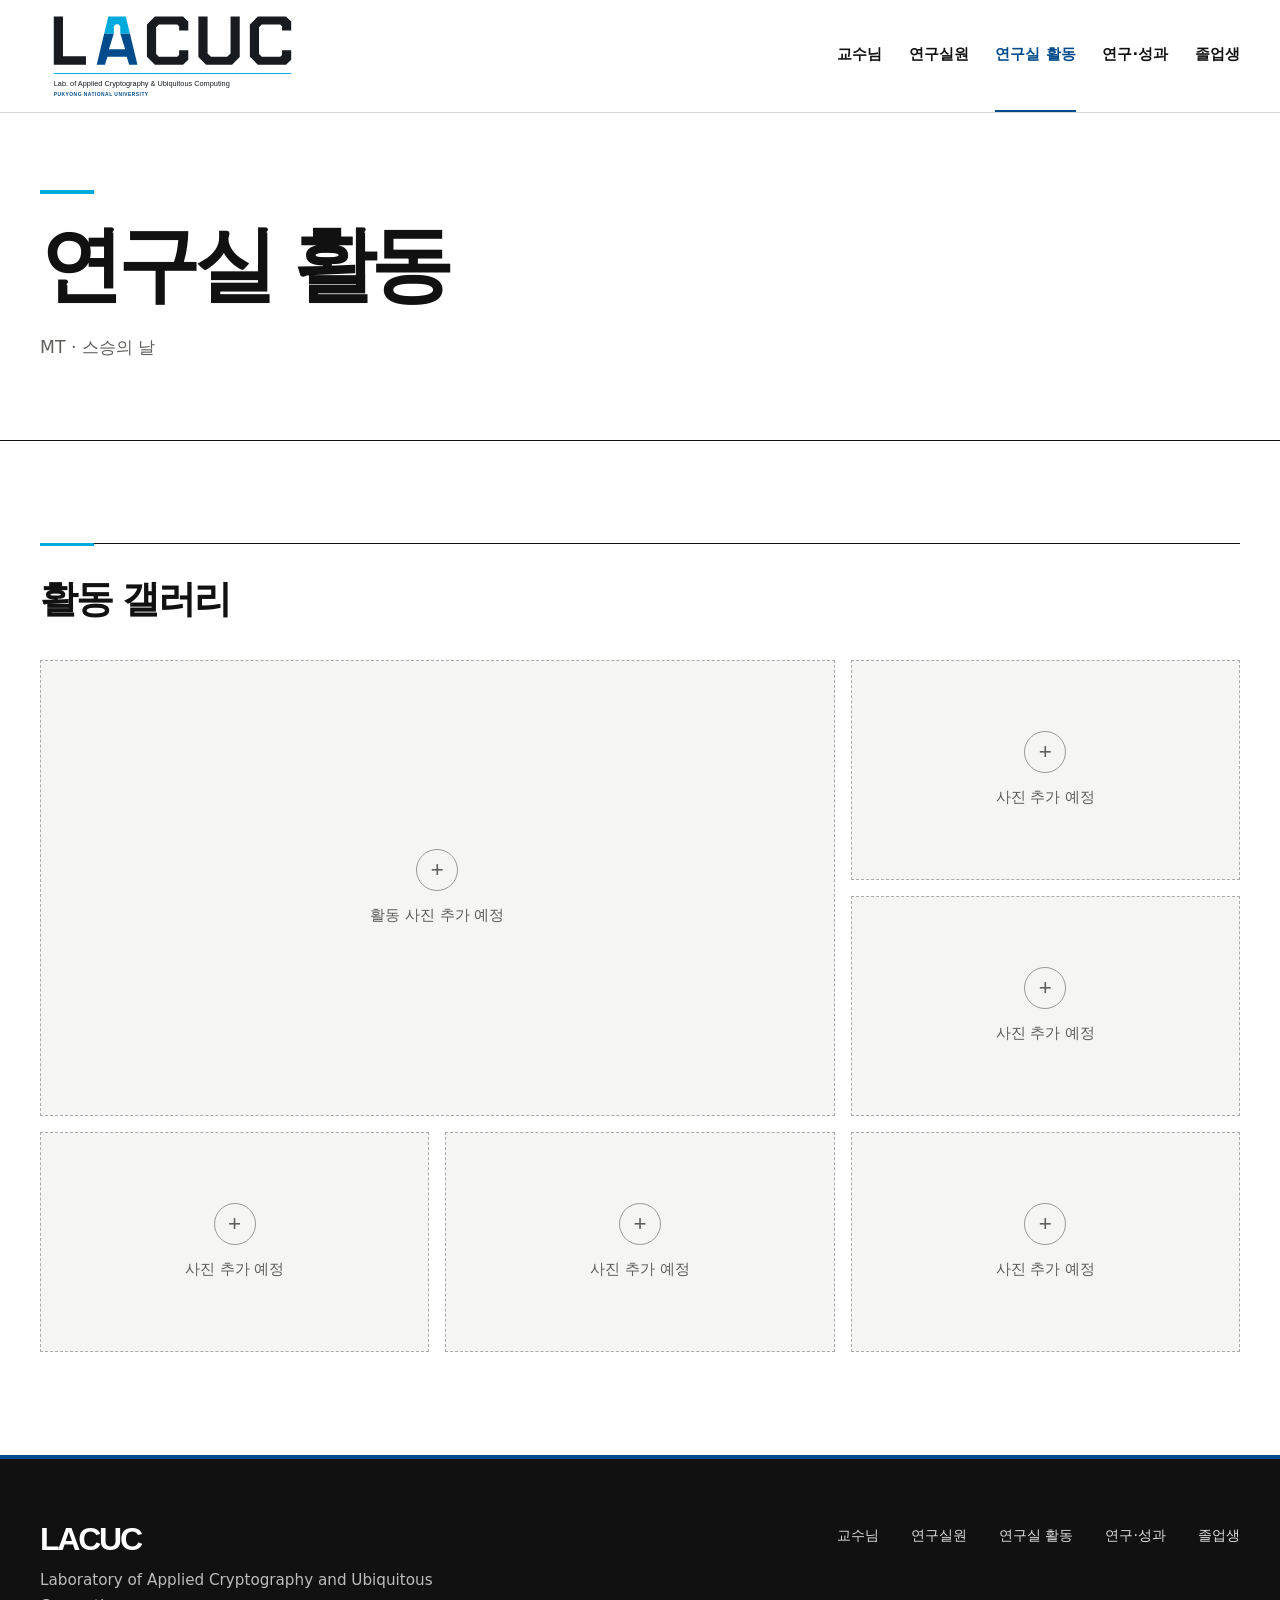
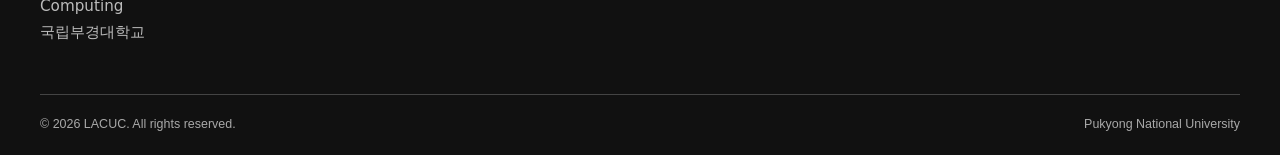
==== site/activities.html @ 3072af24 "feat(fe): LACUC 홈페이지 개편 및 GitHub Pages 자동 배포" ====
<!doctype html>
<html lang="ko">
<head>
  <meta charset="utf-8">
  <meta name="viewport" content="width=device-width, initial-scale=1">
  <meta name="description" content="LACUC의 MT와 스승의 날 등 연구실 활동 사진을 소개할 공간입니다.">
  <title>연구실 활동 | LACUC</title>
  <link rel="icon" href="assets/brand/09-app-icon.svg" type="image/svg+xml">
  <link rel="stylesheet" href="assets/style.css">
  <script defer src="assets/main.js"></script>
</head>
<body>
  <a class="skip-link" href="#main">본문으로 이동</a>
  <header class="site-header"><div class="container header-inner">
    <a class="brand" href="index.html" aria-label="LACUC 홈으로 이동"><img src="assets/brand/05-signature.svg" alt="" width="265" height="103"></a>
    <button class="menu-toggle" type="button" aria-label="메뉴 열기" aria-controls="site-nav" aria-expanded="false"><span aria-hidden="true"></span></button>
    <nav class="site-nav" id="site-nav" aria-label="주 메뉴"><a href="professor.html">교수님</a><a href="members.html">연구실원</a><a href="activities.html" aria-current="page">연구실 활동</a><a href="research.html">연구·성과</a><a href="alumni.html">졸업생</a></nav>
  </div></header>
  <main id="main">
    <section class="page-hero"><div class="container"><h1>연구실 활동</h1><p>MT · 스승의 날</p></div></section>
    <section class="section"><div class="container">
      <div class="subsection-head section-divider"><h2>활동 갤러리</h2></div>
      <div class="gallery-grid" aria-label="연구실 활동 사진 자리표시자">
        <div class="gallery-slot"><span aria-hidden="true">+</span><p>활동 사진 추가 예정</p></div>
        <div class="gallery-slot"><span aria-hidden="true">+</span><p>사진 추가 예정</p></div>
        <div class="gallery-slot"><span aria-hidden="true">+</span><p>사진 추가 예정</p></div>
        <div class="gallery-slot"><span aria-hidden="true">+</span><p>사진 추가 예정</p></div>
        <div class="gallery-slot"><span aria-hidden="true">+</span><p>사진 추가 예정</p></div>
        <div class="gallery-slot"><span aria-hidden="true">+</span><p>사진 추가 예정</p></div>
      </div>
    </div></section>
  </main>
  <footer class="site-footer"><div class="container footer-inner"><div><div class="footer-brand">LACUC</div><p class="footer-title">Laboratory of Applied Cryptography and Ubiquitous Computing<br>국립부경대학교</p></div><nav class="footer-links" aria-label="하단 메뉴"><a href="professor.html">교수님</a><a href="members.html">연구실원</a><a href="activities.html">연구실 활동</a><a href="research.html">연구·성과</a><a href="alumni.html">졸업생</a></nav></div><div class="container footer-bottom"><span>© <span data-year>2026</span> LACUC. All rights reserved.</span><span>Pukyong National University</span></div></footer>
</body>
</html>
---- site/assets/style.css ----
:root {
  color-scheme: light;
  --ink: #111;
  --paper: #fff;
  --soft: #f5f5f3;
  --line: #d6d6d2;
  --muted: #5e5e5b;
  --pknu-navy: #004b8b;
  --pknu-cyan: #00aadd;
  --max: 1200px;
}

* { box-sizing: border-box; }

html { scroll-behavior: smooth; }

body {
  margin: 0;
  background: var(--paper);
  color: var(--ink);
  font-family: "Noto Sans KR", "Apple SD Gothic Neo", "Malgun Gothic", system-ui, sans-serif;
  font-size: 16px;
  line-height: 1.7;
  word-break: keep-all;
}

a { color: inherit; text-decoration: none; }
button { font: inherit; }
img { display: block; max-width: 100%; }
::selection { background: var(--pknu-navy); color: var(--paper); }
:focus-visible { outline: 2px solid currentColor; outline-offset: 4px; }

.skip-link {
  position: fixed;
  z-index: 100;
  left: 1rem;
  top: -5rem;
  padding: .65rem 1rem;
  background: var(--paper);
  color: var(--ink);
  border: 1px solid var(--ink);
}
.skip-link:focus { top: 1rem; }

.container { width: min(calc(100% - 3rem), var(--max)); margin-inline: auto; }
.site-header { position: relative; z-index: 20; background: var(--paper); border-bottom: 1px solid var(--line); }
.header-inner { min-height: 112px; display: flex; align-items: center; justify-content: space-between; gap: 2rem; }
.brand { display: inline-flex; align-items: center; line-height: 1; flex: none; }
.brand img { width: 265px; height: auto; }
.site-nav { display: flex; align-items: center; gap: clamp(1rem, 2.1vw, 2.5rem); }
.site-nav a { display: inline-flex; align-items: center; min-height: 112px; border-bottom: 2px solid transparent; font-size: .93rem; font-weight: 600; white-space: nowrap; }
.site-nav a:hover, .site-nav a[aria-current="page"] { border-bottom-color: var(--pknu-navy); color: var(--pknu-navy); }
.menu-toggle { display: none; width: 44px; height: 44px; align-items: center; justify-content: center; border: 1px solid var(--line); background: var(--paper); color: var(--ink); cursor: pointer; }
.menu-toggle span, .menu-toggle span::before, .menu-toggle span::after { display: block; width: 18px; height: 1.5px; background: currentColor; content: ""; position: relative; }
.menu-toggle span::before { position: absolute; top: -6px; }
.menu-toggle span::after { position: absolute; top: 6px; }

.eyebrow { margin: 0 0 1.3rem; font-family: Arial, sans-serif; font-size: .8rem; font-weight: 800; letter-spacing: .15em; text-transform: uppercase; }
.eyebrow.light { color: var(--pknu-cyan); }
.hero { position: relative; overflow: hidden; background: var(--ink); color: var(--paper); }
.hero-inner { padding-block: clamp(6rem, 11vw, 10rem); }
.hero h1 { margin: 0; max-width: 1100px; font-size: clamp(2.7rem, 5.5vw, 5.5rem); line-height: 1.18; font-weight: 750; letter-spacing: -.07em; }
.hero h1 span { display: block; }
.hero-accent { color: var(--pknu-cyan); }
.hero-actions { display: flex; gap: .75rem; flex-wrap: wrap; margin-top: 2.5rem; }
.button { display: inline-flex; align-items: center; justify-content: center; min-height: 50px; padding: .7rem 1.3rem; border: 1px solid var(--ink); font-size: .92rem; font-weight: 700; transition: background .2s, color .2s; }
.button:hover { background: #444; color: #fff; }
.button.inverse { border-color: #fff; background: #fff; color: var(--ink); }
.button.inverse:hover { border-color: var(--pknu-cyan); background: var(--pknu-cyan); color: var(--ink); }
.button.outline-light { border-color: #999; color: #fff; }
.button.outline-light:hover { border-color: #fff; background: #fff; color: var(--ink); }

.section { padding-block: clamp(4.5rem, 8vw, 8rem); }
.section.soft { background: var(--soft); }
.section-head { display: flex; align-items: end; justify-content: space-between; gap: 2rem; margin-bottom: 2.5rem; }
.section-head h2, .section-title { margin: 0; font-size: clamp(2rem, 3.8vw, 3.6rem); line-height: 1.25; letter-spacing: -.065em; font-weight: 750; }
.section-head h2::before, .section-title::before { display: block; width: 48px; height: 3px; margin-bottom: 1.2rem; background: var(--pknu-cyan); content: ""; }
.text-link { display: inline-flex; align-items: center; padding-bottom: .2rem; border-bottom: 1px solid var(--pknu-navy); color: var(--pknu-navy); font-size: .94rem; font-weight: 700; white-space: nowrap; }
.text-link:hover { opacity: .6; }
.intro-grid { display: grid; grid-template-columns: minmax(260px, .8fr) 1.2fr; gap: clamp(2rem, 6vw, 7rem); align-items: start; }
.intro-copy { max-width: 700px; font-size: clamp(1.1rem, 1.8vw, 1.35rem); line-height: 1.85; letter-spacing: -.025em; }
.rule-list { border-top: 1px solid var(--ink); }
.rule-list .row { display: grid; grid-template-columns: 90px 1fr; gap: 1rem; border-bottom: 1px solid var(--line); padding-block: 1.15rem; }
.rule-list strong { color: var(--pknu-navy); font-size: .92rem; }
.rule-list span { color: var(--muted); }

.research-grid { display: grid; grid-template-columns: repeat(4, minmax(0, 1fr)); border-top: 1px solid var(--pknu-navy); border-left: 1px solid var(--line); }
.research-card { min-height: 190px; display: flex; align-items: end; justify-content: space-between; gap: 1rem; padding: 2rem; border-right: 1px solid var(--line); border-bottom: 1px solid var(--line); transition: background .2s, color .2s; }
.research-card:hover { background: #f1f4f6; color: var(--pknu-navy); }
.research-card h3 { margin: 0; font-size: 1.45rem; line-height: 1.35; letter-spacing: -.045em; }
.research-card .card-corner { align-self: flex-start; color: var(--pknu-navy); font-size: 1.25rem; line-height: 1; }

.page-hero { border-bottom: 1px solid var(--ink); }
.page-hero .container { padding-block: clamp(3.5rem, 6vw, 5.5rem); }
.page-hero h1 { margin: 0; font-size: clamp(3.1rem, 6.5vw, 6rem); line-height: 1.14; letter-spacing: -.075em; }
.page-hero h1::before { display: block; width: 54px; height: 4px; margin-bottom: 1.5rem; background: var(--pknu-cyan); content: ""; }
.page-hero p:not(.eyebrow) { max-width: 670px; margin: 1.3rem 0 0; color: var(--muted); font-size: 1.08rem; }
.section-divider { position: relative; border-top: 1px solid var(--ink); padding-top: 1.4rem; }
.section-divider::before { position: absolute; top: -1px; left: 0; width: 54px; height: 3px; background: var(--pknu-cyan); content: ""; }
.subsection-head { display: flex; justify-content: space-between; align-items: baseline; gap: 1.5rem; margin-bottom: 1.8rem; }
.subsection-head h2 { margin: 0; font-size: clamp(1.7rem, 3vw, 2.5rem); letter-spacing: -.06em; }

.professor-layout { display: grid; grid-template-columns: minmax(280px, 410px) 1fr; gap: clamp(2.5rem, 7vw, 7rem); align-items: start; }
.professor-photo { margin: 0; }
.professor-photo img { width: 100%; aspect-ratio: 4 / 5; object-fit: cover; object-position: center top; background: var(--soft); }
.professor-info h2 { margin: .4rem 0 0; color: var(--pknu-navy); font-size: clamp(3rem, 5vw, 5rem); line-height: 1.15; letter-spacing: -.08em; }
.professor-info .romanized { margin: .3rem 0 1.8rem; color: var(--muted); font-family: Arial, sans-serif; font-size: 1.2rem; }
.detail-list { margin: 0; border-top: 1px solid var(--ink); }
.detail-list div { display: grid; grid-template-columns: 130px 1fr; gap: 1rem; padding-block: 1rem; border-bottom: 1px solid var(--line); }
.detail-list dt { font-weight: 700; }
.detail-list dd { margin: 0; color: var(--muted); }
.detail-list a { color: var(--pknu-navy); text-decoration: underline; text-underline-offset: .2em; }
.timeline { border-top: 1px solid var(--ink); }
.timeline-item { display: grid; grid-template-columns: 220px 1fr; gap: 2rem; padding-block: 1.3rem; border-bottom: 1px solid var(--line); }
.timeline-item .date { color: var(--pknu-navy); font-family: Arial, sans-serif; font-weight: 700; letter-spacing: .02em; }
.timeline-item p { margin: 0; }
.timeline-item strong { display: block; }
.timeline-item span { color: var(--muted); }

.placeholder { min-height: 330px; display: grid; place-items: center; padding: 2.5rem; border: 1px solid var(--line); background: var(--soft); text-align: center; }
.placeholder-inner { max-width: 370px; }
.placeholder-symbol { width: 49px; height: 49px; display: grid; place-items: center; margin: 0 auto 1.3rem; border: 1px solid #999; border-radius: 50%; color: #777; font-family: Arial, sans-serif; font-size: 1.35rem; }
.placeholder h3 { margin: 0 0 .5rem; font-size: 1.25rem; letter-spacing: -.035em; }
.placeholder p { margin: 0; color: var(--muted); font-size: .93rem; }
.placeholder.compact { min-height: 235px; }
.member-grid { display: grid; grid-template-columns: repeat(2, minmax(0, 1fr)); gap: 1.2rem; }
.member-card { display: grid; grid-template-columns: 42% 1fr; border: 1px solid var(--line); background: var(--paper); }
.member-card .photo-placeholder { min-height: 280px; display: grid; place-items: center; background: var(--soft); border-right: 1px dashed var(--line); color: #777; text-align: center; font-size: .9rem; }
.member-card > img { width: 100%; height: 100%; min-height: 280px; object-fit: cover; }
.member-card .card-body { padding: 1.4rem; }
.member-card h3 { margin: 0 0 .4rem; font-size: 1.1rem; }
.member-card p { margin: 0; color: var(--muted); font-size: .9rem; }
.member-card dl { margin: 1.2rem 0 0; border-top: 1px solid var(--line); }
.member-card dl div { display: flex; gap: 1rem; justify-content: space-between; padding-top: .55rem; font-size: .9rem; }
.member-card dt { font-weight: 700; }
.member-card dd { margin: 0; color: var(--muted); }
.gallery-grid { display: grid; grid-template-columns: repeat(3, minmax(0, 1fr)); grid-auto-rows: 220px; gap: 1rem; }
.gallery-slot { display: flex; flex-direction: column; align-items: center; justify-content: center; padding: 1rem; border: 1px dashed #aaa; background: var(--soft); color: var(--muted); text-align: center; }
.gallery-slot:first-child { grid-column: span 2; grid-row: span 2; }
.gallery-slot span { display: grid; place-items: center; width: 42px; height: 42px; border: 1px solid #999; border-radius: 50%; font-family: Arial, sans-serif; font-size: 1.4rem; }
.gallery-slot p { margin: .75rem 0 0; font-size: .93rem; }
.gallery-slot:has(> img) { padding: 0; border-style: solid; }
.gallery-slot > img { width: 100%; height: 100%; object-fit: cover; }

.field-list { border-top: 1px solid var(--pknu-navy); }
.field-row { display: flex; align-items: center; gap: 1.5rem; padding-block: 1.7rem; border-bottom: 1px solid var(--line); }
.field-row::before { width: 8px; height: 8px; flex: none; background: var(--pknu-cyan); content: ""; }
.field-row h3 { margin: 0; font-size: clamp(1.25rem, 2vw, 1.65rem); letter-spacing: -.045em; }
.paper-list { border-top: 1px solid var(--ink); }
.paper-item { display: grid; grid-template-columns: 72px 1fr; gap: 1.5rem; padding-block: 1.4rem; border-bottom: 1px solid var(--line); }
.paper-year { color: var(--pknu-navy); font-family: Arial, sans-serif; font-weight: 800; }
.paper-item h3 { margin: 0 0 .35rem; font-size: 1.08rem; font-weight: 700; line-height: 1.5; word-break: normal; overflow-wrap: anywhere; }
.paper-item p { margin: 0; color: var(--muted); font-size: .9rem; }
.alumni-grid { display: grid; grid-template-columns: repeat(3, minmax(0, 1fr)); margin: 0; padding: 0; border-top: 1px solid var(--pknu-navy); border-left: 1px solid var(--line); list-style: none; }
.alumni-grid li { min-height: 125px; display: flex; align-items: center; padding: 1.8rem; border-right: 1px solid var(--line); border-bottom: 1px solid var(--line); font-size: clamp(1.25rem, 2vw, 1.7rem); font-weight: 700; letter-spacing: -.045em; }

.site-footer { border-top: 4px solid var(--pknu-navy); background: var(--ink); color: var(--paper); }
.footer-inner { display: grid; grid-template-columns: 1.3fr 1fr; gap: 3rem; padding-block: 4rem 3rem; }
.footer-brand { font-family: Arial, sans-serif; font-size: 2rem; font-weight: 800; letter-spacing: -.07em; line-height: 1; }
.footer-title { max-width: 400px; margin: .85rem 0 0; color: #bcbcbc; font-size: .95rem; }
.footer-links { display: flex; flex-wrap: wrap; justify-content: flex-end; align-items: start; gap: 1rem 2rem; }
.footer-links a { color: #dedede; font-size: .9rem; }
.footer-links a:hover { text-decoration: underline; }
.footer-bottom { display: flex; justify-content: space-between; gap: 1rem; padding-block: 1.2rem; border-top: 1px solid #444; color: #a9a9a9; font-family: Arial, sans-serif; font-size: .78rem; }

@media (max-width: 960px) {
  .header-inner { min-height: 84px; }
  .brand img { width: 205px; }
  .menu-toggle { display: inline-flex; }
  .site-nav { display: none; position: absolute; top: 84px; left: 0; right: 0; padding: .5rem 1.5rem 1.4rem; background: var(--paper); border-bottom: 1px solid var(--ink); box-shadow: 0 18px 25px rgba(0,0,0,.06); }
  .site-nav.open { display: grid; gap: 0; }
  .site-nav a { min-height: 52px; border-bottom: 1px solid var(--line); }
  .site-nav a[aria-current="page"] { border-bottom-color: var(--ink); }
  .intro-grid, .professor-layout { grid-template-columns: 1fr; }
  .professor-photo { max-width: 410px; }
  .research-grid { grid-template-columns: repeat(2, minmax(0, 1fr)); }
  .gallery-grid { grid-template-columns: repeat(2, 1fr); }
  .alumni-grid { grid-template-columns: repeat(2, 1fr); }
}

@media (max-width: 800px) {
  .member-grid { grid-template-columns: 1fr; }
}

@media (max-width: 640px) {
  .container { width: min(calc(100% - 2rem), var(--max)); }
  .brand img { width: 180px; }
  .hero-inner { padding-block: 6rem 5rem; }
  .hero h1 { font-size: clamp(2.35rem, 9vw, 3.5rem); }
  .section-head, .subsection-head { display: block; }
  .section-head .text-link { margin-top: 1.3rem; }
  .research-grid, .member-grid, .gallery-grid, .alumni-grid { grid-template-columns: 1fr; }
  .research-card { min-height: 145px; padding: 1.5rem; }
  .member-card { grid-template-columns: 38% 1fr; }
  .member-card .photo-placeholder { min-height: 230px; }
  .member-card > img { min-height: 230px; }
  .gallery-grid { grid-auto-rows: 210px; }
  .gallery-slot:first-child { grid-column: auto; grid-row: auto; }
  .timeline-item { grid-template-columns: 1fr; gap: .3rem; }
  .footer-inner, .footer-bottom { display: block; }
  .footer-links { justify-content: flex-start; margin-top: 2rem; }
  .footer-bottom > span { display: block; margin-bottom: .4rem; }
}

@media (prefers-reduced-motion: reduce) {
  html { scroll-behavior: auto; }
  *, *::before, *::after { transition-duration: .01ms !important; animation-duration: .01ms !important; }
}
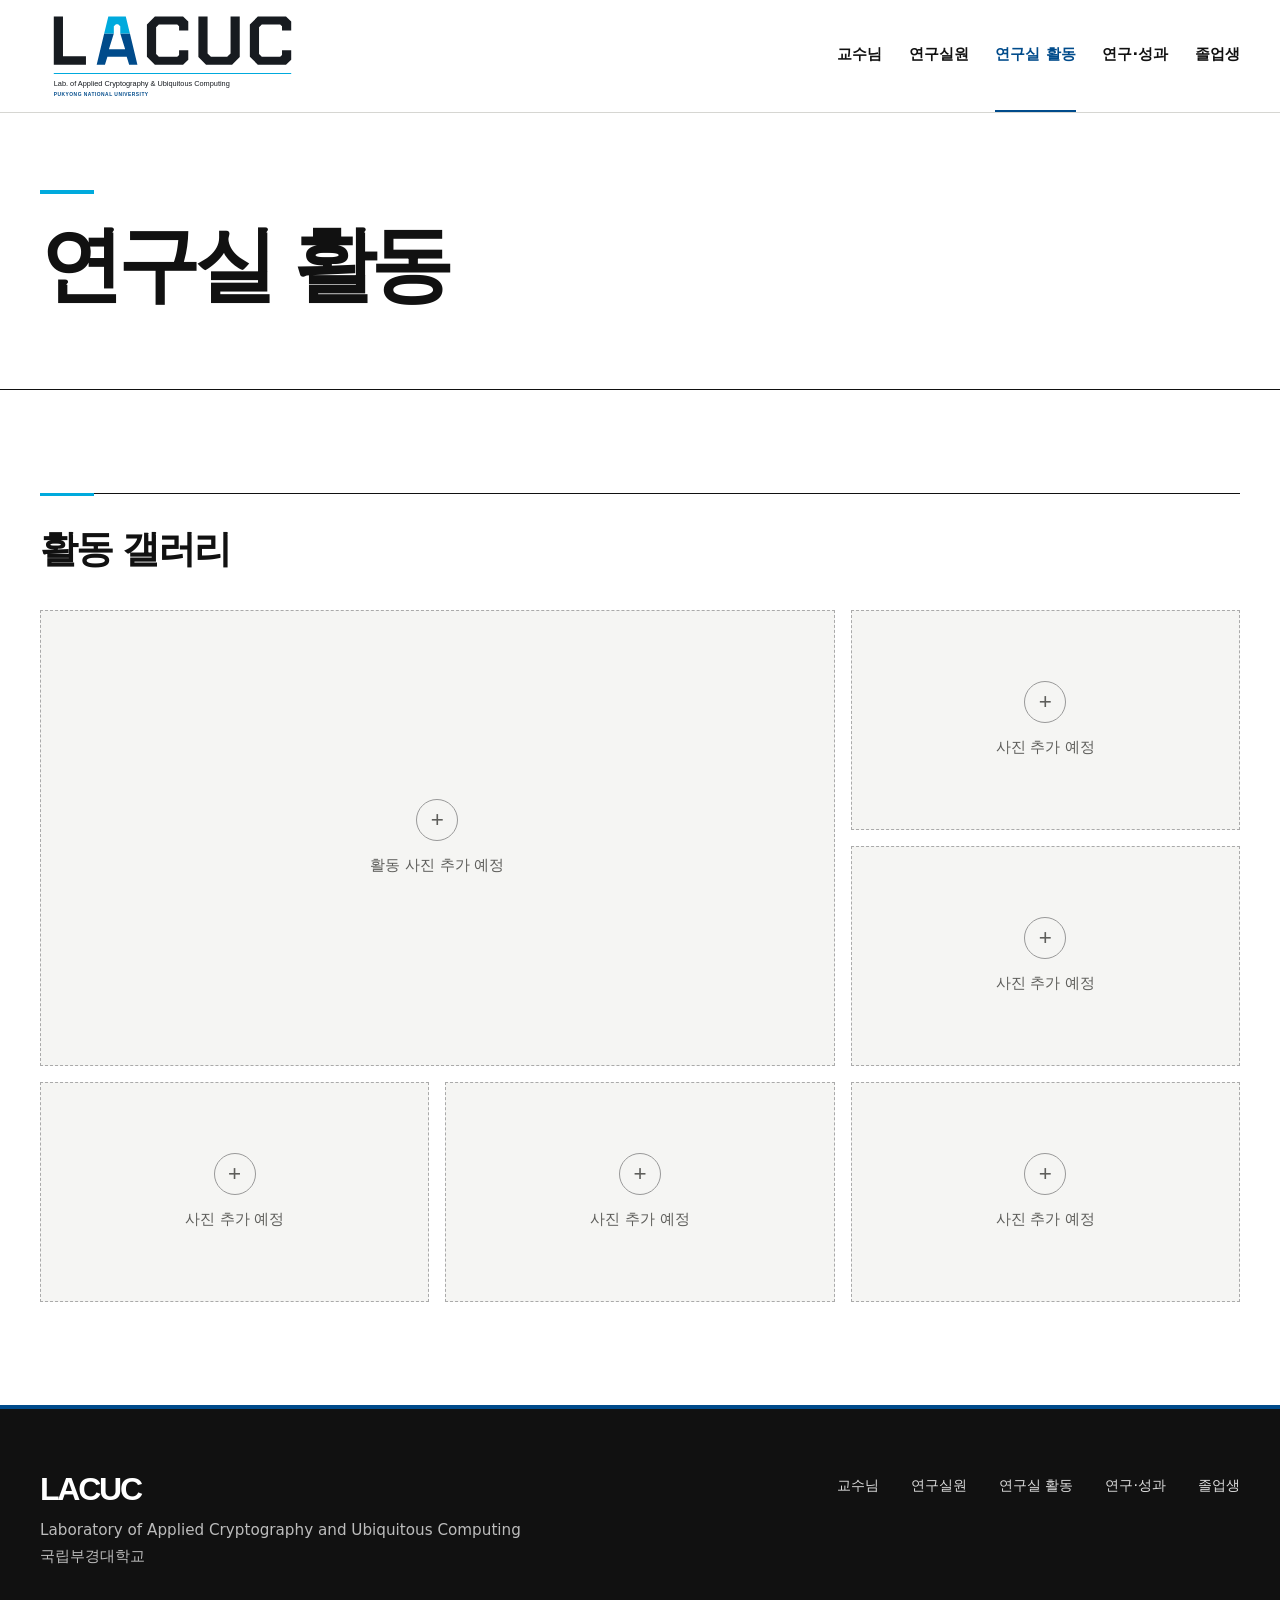
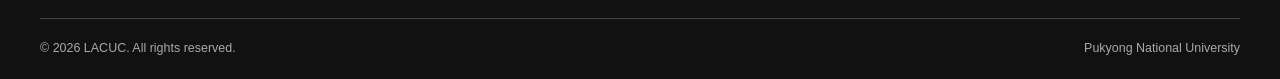
==== commit d11307de: "feat(fe): LACUC 페이지 문구와 구성원 링크 영역 수정" ====
--- a/site/activities.html
+++ b/site/activities.html
@@ -3,7 +3,7 @@
 <head>
   <meta charset="utf-8">
   <meta name="viewport" content="width=device-width, initial-scale=1">
-  <meta name="description" content="LACUC의 MT와 스승의 날 등 연구실 활동 사진을 소개할 공간입니다.">
+  <meta name="description" content="LACUC 연구실 활동 사진을 소개할 공간입니다.">
   <title>연구실 활동 | LACUC</title>
   <link rel="icon" href="assets/brand/09-app-icon.svg" type="image/svg+xml">
   <link rel="stylesheet" href="assets/style.css">
@@ -17,7 +17,7 @@
     <nav class="site-nav" id="site-nav" aria-label="주 메뉴"><a href="professor.html">교수님</a><a href="members.html">연구실원</a><a href="activities.html" aria-current="page">연구실 활동</a><a href="research.html">연구·성과</a><a href="alumni.html">졸업생</a></nav>
   </div></header>
   <main id="main">
-    <section class="page-hero"><div class="container"><h1>연구실 활동</h1><p>MT · 스승의 날</p></div></section>
+    <section class="page-hero"><div class="container"><h1>연구실 활동</h1></div></section>
     <section class="section"><div class="container">
       <div class="subsection-head section-divider"><h2>활동 갤러리</h2></div>
       <div class="gallery-grid" aria-label="연구실 활동 사진 자리표시자">
--- a/site/assets/style.css
+++ b/site/assets/style.css
@@ -133,7 +133,8 @@
 .member-card dl { margin: 1.2rem 0 0; border-top: 1px solid var(--line); }
 .member-card dl div { display: flex; gap: 1rem; justify-content: space-between; padding-top: .55rem; font-size: .9rem; }
 .member-card dt { font-weight: 700; }
-.member-card dd { margin: 0; color: var(--muted); }
+.member-card dd { min-width: 0; margin: 0; color: var(--muted); overflow-wrap: anywhere; }
+.member-card dd a { color: var(--pknu-navy); text-decoration: underline; text-underline-offset: .2em; }
 .gallery-grid { display: grid; grid-template-columns: repeat(3, minmax(0, 1fr)); grid-auto-rows: 220px; gap: 1rem; }
 .gallery-slot { display: flex; flex-direction: column; align-items: center; justify-content: center; padding: 1rem; border: 1px dashed #aaa; background: var(--soft); color: var(--muted); text-align: center; }
 .gallery-slot:first-child { grid-column: span 2; grid-row: span 2; }
@@ -153,11 +154,12 @@
 .paper-item p { margin: 0; color: var(--muted); font-size: .9rem; }
 .alumni-grid { display: grid; grid-template-columns: repeat(3, minmax(0, 1fr)); margin: 0; padding: 0; border-top: 1px solid var(--pknu-navy); border-left: 1px solid var(--line); list-style: none; }
 .alumni-grid li { min-height: 125px; display: flex; align-items: center; padding: 1.8rem; border-right: 1px solid var(--line); border-bottom: 1px solid var(--line); font-size: clamp(1.25rem, 2vw, 1.7rem); font-weight: 700; letter-spacing: -.045em; }
+.alumni-grid small { display: block; font-size: .55em; font-weight: 500; letter-spacing: 0; }
 
 .site-footer { border-top: 4px solid var(--pknu-navy); background: var(--ink); color: var(--paper); }
-.footer-inner { display: grid; grid-template-columns: 1.3fr 1fr; gap: 3rem; padding-block: 4rem 3rem; }
+.footer-inner { display: grid; grid-template-columns: minmax(0, 1.6fr) minmax(0, 1fr); gap: 2rem; padding-block: 4rem 3rem; }
 .footer-brand { font-family: Arial, sans-serif; font-size: 2rem; font-weight: 800; letter-spacing: -.07em; line-height: 1; }
-.footer-title { max-width: 400px; margin: .85rem 0 0; color: #bcbcbc; font-size: .95rem; }
+.footer-title { margin: .85rem 0 0; color: #bcbcbc; font-size: .95rem; white-space: nowrap; }
 .footer-links { display: flex; flex-wrap: wrap; justify-content: flex-end; align-items: start; gap: 1rem 2rem; }
 .footer-links a { color: #dedede; font-size: .9rem; }
 .footer-links a:hover { text-decoration: underline; }
@@ -176,6 +178,8 @@
   .research-grid { grid-template-columns: repeat(2, minmax(0, 1fr)); }
   .gallery-grid { grid-template-columns: repeat(2, 1fr); }
   .alumni-grid { grid-template-columns: repeat(2, 1fr); }
+  .footer-inner { grid-template-columns: 1fr; }
+  .footer-links { justify-content: flex-start; }
 }
 
 @media (max-width: 800px) {
@@ -198,6 +202,7 @@
   .gallery-slot:first-child { grid-column: auto; grid-row: auto; }
   .timeline-item { grid-template-columns: 1fr; gap: .3rem; }
   .footer-inner, .footer-bottom { display: block; }
+  .footer-title { white-space: normal; }
   .footer-links { justify-content: flex-start; margin-top: 2rem; }
   .footer-bottom > span { display: block; margin-bottom: .4rem; }
 }
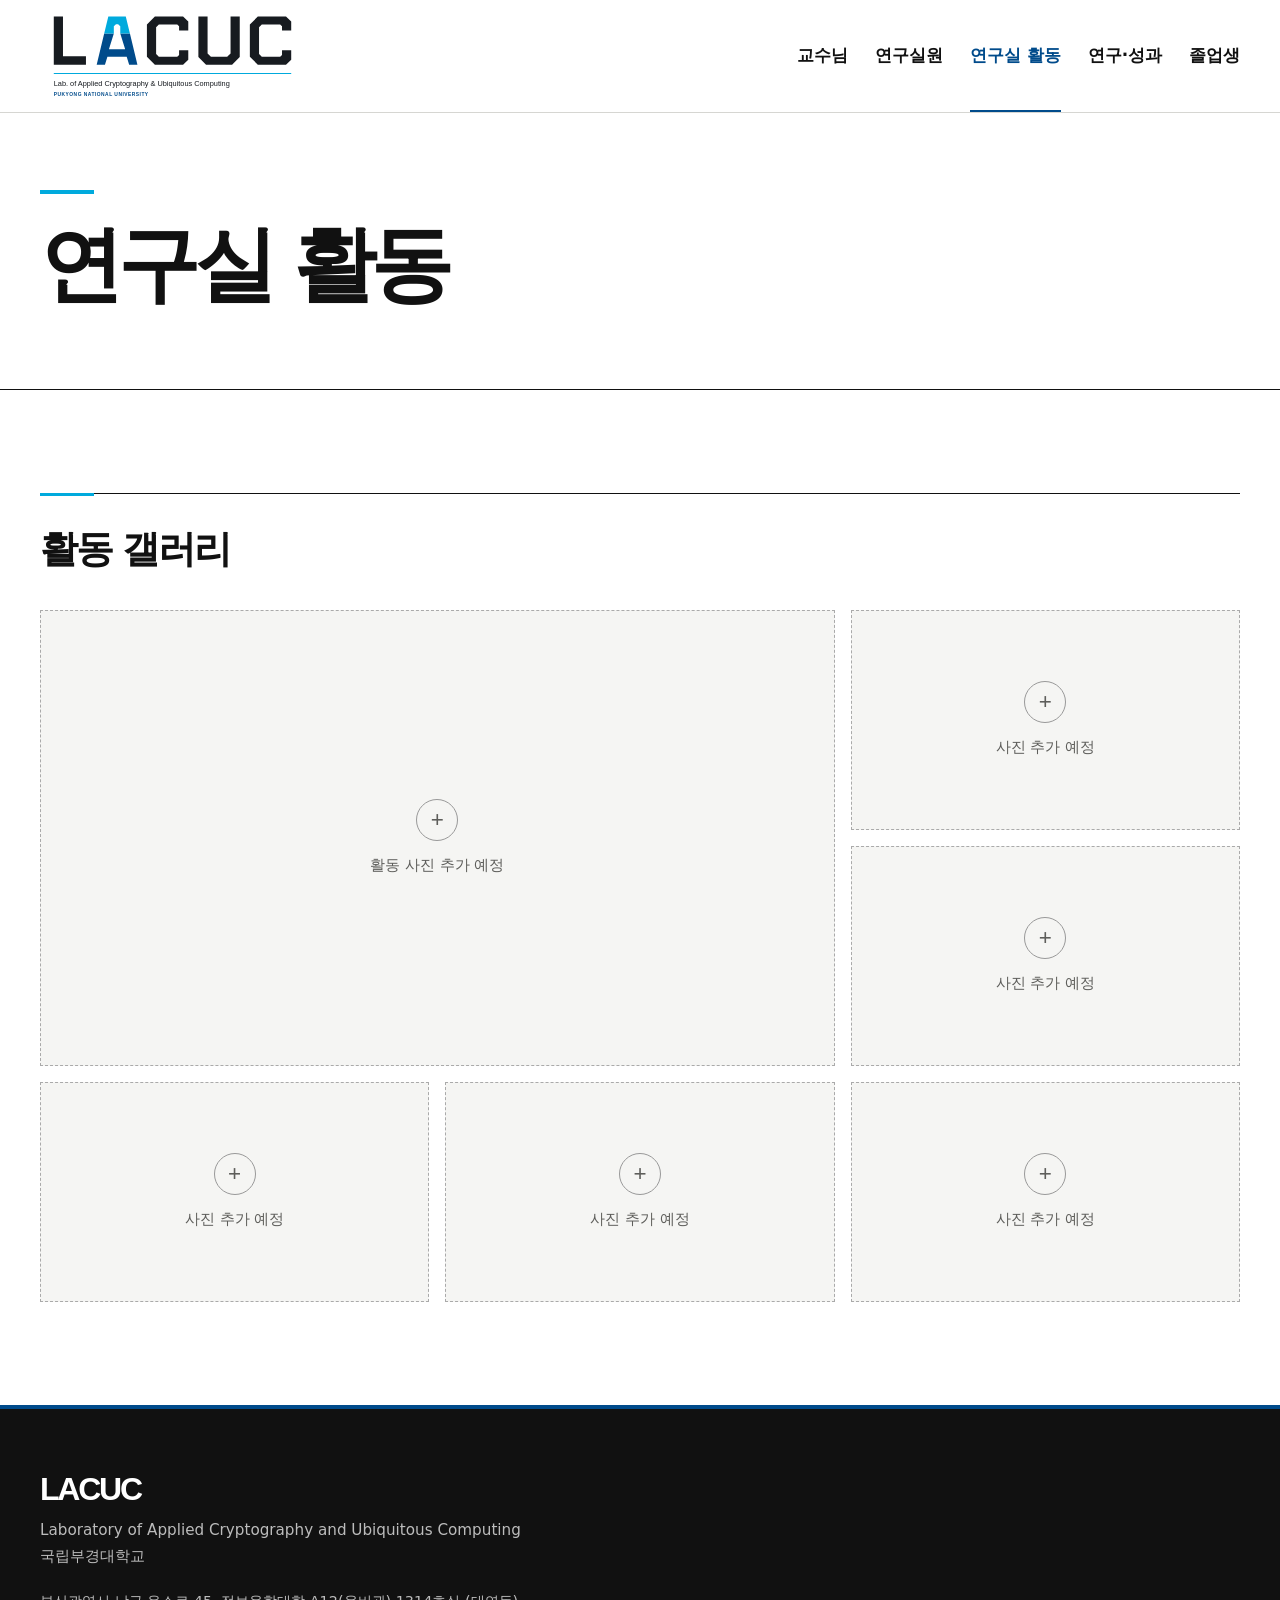
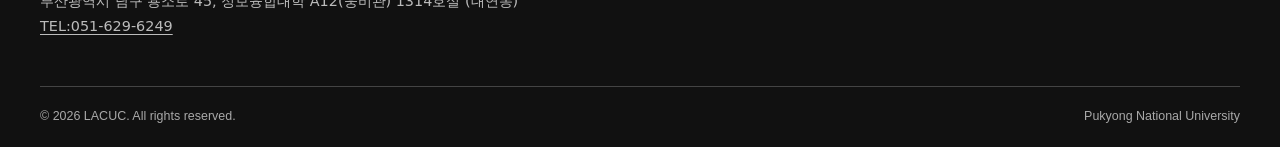
==== commit 5cad656f: "feat(fe): 연구실 연락처와 연구 성과 페이지 정리" ====
--- a/site/activities.html
+++ b/site/activities.html
@@ -30,6 +30,6 @@
       </div>
     </div></section>
   </main>
-  <footer class="site-footer"><div class="container footer-inner"><div><div class="footer-brand">LACUC</div><p class="footer-title">Laboratory of Applied Cryptography and Ubiquitous Computing<br>국립부경대학교</p></div><nav class="footer-links" aria-label="하단 메뉴"><a href="professor.html">교수님</a><a href="members.html">연구실원</a><a href="activities.html">연구실 활동</a><a href="research.html">연구·성과</a><a href="alumni.html">졸업생</a></nav></div><div class="container footer-bottom"><span>© <span data-year>2026</span> LACUC. All rights reserved.</span><span>Pukyong National University</span></div></footer>
+  <footer class="site-footer"><div class="container footer-inner"><div class="footer-brand">LACUC</div><p class="footer-title">Laboratory of Applied Cryptography and Ubiquitous Computing<br>국립부경대학교</p><address class="footer-contact">부산광역시 남구 용소로 45, 정보융합대학 A12(웅비관) 1314호실 (대연동)<br><a href="tel:+82516296249">TEL:051-629-6249</a></address></div><div class="container footer-bottom"><span>© <span data-year>2026</span> LACUC. All rights reserved.</span><span>Pukyong National University</span></div></footer>
 </body>
 </html>
--- a/site/assets/style.css
+++ b/site/assets/style.css
@@ -48,7 +48,7 @@
 .brand { display: inline-flex; align-items: center; line-height: 1; flex: none; }
 .brand img { width: 265px; height: auto; }
 .site-nav { display: flex; align-items: center; gap: clamp(1rem, 2.1vw, 2.5rem); }
-.site-nav a { display: inline-flex; align-items: center; min-height: 112px; border-bottom: 2px solid transparent; font-size: .93rem; font-weight: 600; white-space: nowrap; }
+.site-nav a { display: inline-flex; align-items: center; min-height: 112px; border-bottom: 2px solid transparent; font-size: 1.06rem; font-weight: 600; white-space: nowrap; }
 .site-nav a:hover, .site-nav a[aria-current="page"] { border-bottom-color: var(--pknu-navy); color: var(--pknu-navy); }
 .menu-toggle { display: none; width: 44px; height: 44px; align-items: center; justify-content: center; border: 1px solid var(--line); background: var(--paper); color: var(--ink); cursor: pointer; }
 .menu-toggle span, .menu-toggle span::before, .menu-toggle span::after { display: block; width: 18px; height: 1.5px; background: currentColor; content: ""; position: relative; }
@@ -154,15 +154,14 @@
 .paper-item p { margin: 0; color: var(--muted); font-size: .9rem; }
 .alumni-grid { display: grid; grid-template-columns: repeat(3, minmax(0, 1fr)); margin: 0; padding: 0; border-top: 1px solid var(--pknu-navy); border-left: 1px solid var(--line); list-style: none; }
 .alumni-grid li { min-height: 125px; display: flex; align-items: center; padding: 1.8rem; border-right: 1px solid var(--line); border-bottom: 1px solid var(--line); font-size: clamp(1.25rem, 2vw, 1.7rem); font-weight: 700; letter-spacing: -.045em; }
-.alumni-grid small { display: block; font-size: .55em; font-weight: 500; letter-spacing: 0; }
+.alumni-grid small { display: block; margin-top: .2rem; color: var(--muted); font-size: .9rem; font-weight: 500; line-height: 1.4; letter-spacing: 0; overflow-wrap: anywhere; }
 
 .site-footer { border-top: 4px solid var(--pknu-navy); background: var(--ink); color: var(--paper); }
-.footer-inner { display: grid; grid-template-columns: minmax(0, 1.6fr) minmax(0, 1fr); gap: 2rem; padding-block: 4rem 3rem; }
+.footer-inner { padding-block: 4rem 3rem; }
 .footer-brand { font-family: Arial, sans-serif; font-size: 2rem; font-weight: 800; letter-spacing: -.07em; line-height: 1; }
 .footer-title { margin: .85rem 0 0; color: #bcbcbc; font-size: .95rem; white-space: nowrap; }
-.footer-links { display: flex; flex-wrap: wrap; justify-content: flex-end; align-items: start; gap: 1rem 2rem; }
-.footer-links a { color: #dedede; font-size: .9rem; }
-.footer-links a:hover { text-decoration: underline; }
+.footer-contact { margin: 1.2rem 0 0; color: #bcbcbc; font-size: .9rem; font-style: normal; }
+.footer-contact a { color: inherit; text-decoration: underline; text-underline-offset: .2em; }
 .footer-bottom { display: flex; justify-content: space-between; gap: 1rem; padding-block: 1.2rem; border-top: 1px solid #444; color: #a9a9a9; font-family: Arial, sans-serif; font-size: .78rem; }
 
 @media (max-width: 960px) {
@@ -178,8 +177,6 @@
   .research-grid { grid-template-columns: repeat(2, minmax(0, 1fr)); }
   .gallery-grid { grid-template-columns: repeat(2, 1fr); }
   .alumni-grid { grid-template-columns: repeat(2, 1fr); }
-  .footer-inner { grid-template-columns: 1fr; }
-  .footer-links { justify-content: flex-start; }
 }
 
 @media (max-width: 800px) {
@@ -201,9 +198,8 @@
   .gallery-grid { grid-auto-rows: 210px; }
   .gallery-slot:first-child { grid-column: auto; grid-row: auto; }
   .timeline-item { grid-template-columns: 1fr; gap: .3rem; }
-  .footer-inner, .footer-bottom { display: block; }
+  .footer-bottom { display: block; }
   .footer-title { white-space: normal; }
-  .footer-links { justify-content: flex-start; margin-top: 2rem; }
   .footer-bottom > span { display: block; margin-bottom: .4rem; }
 }
 
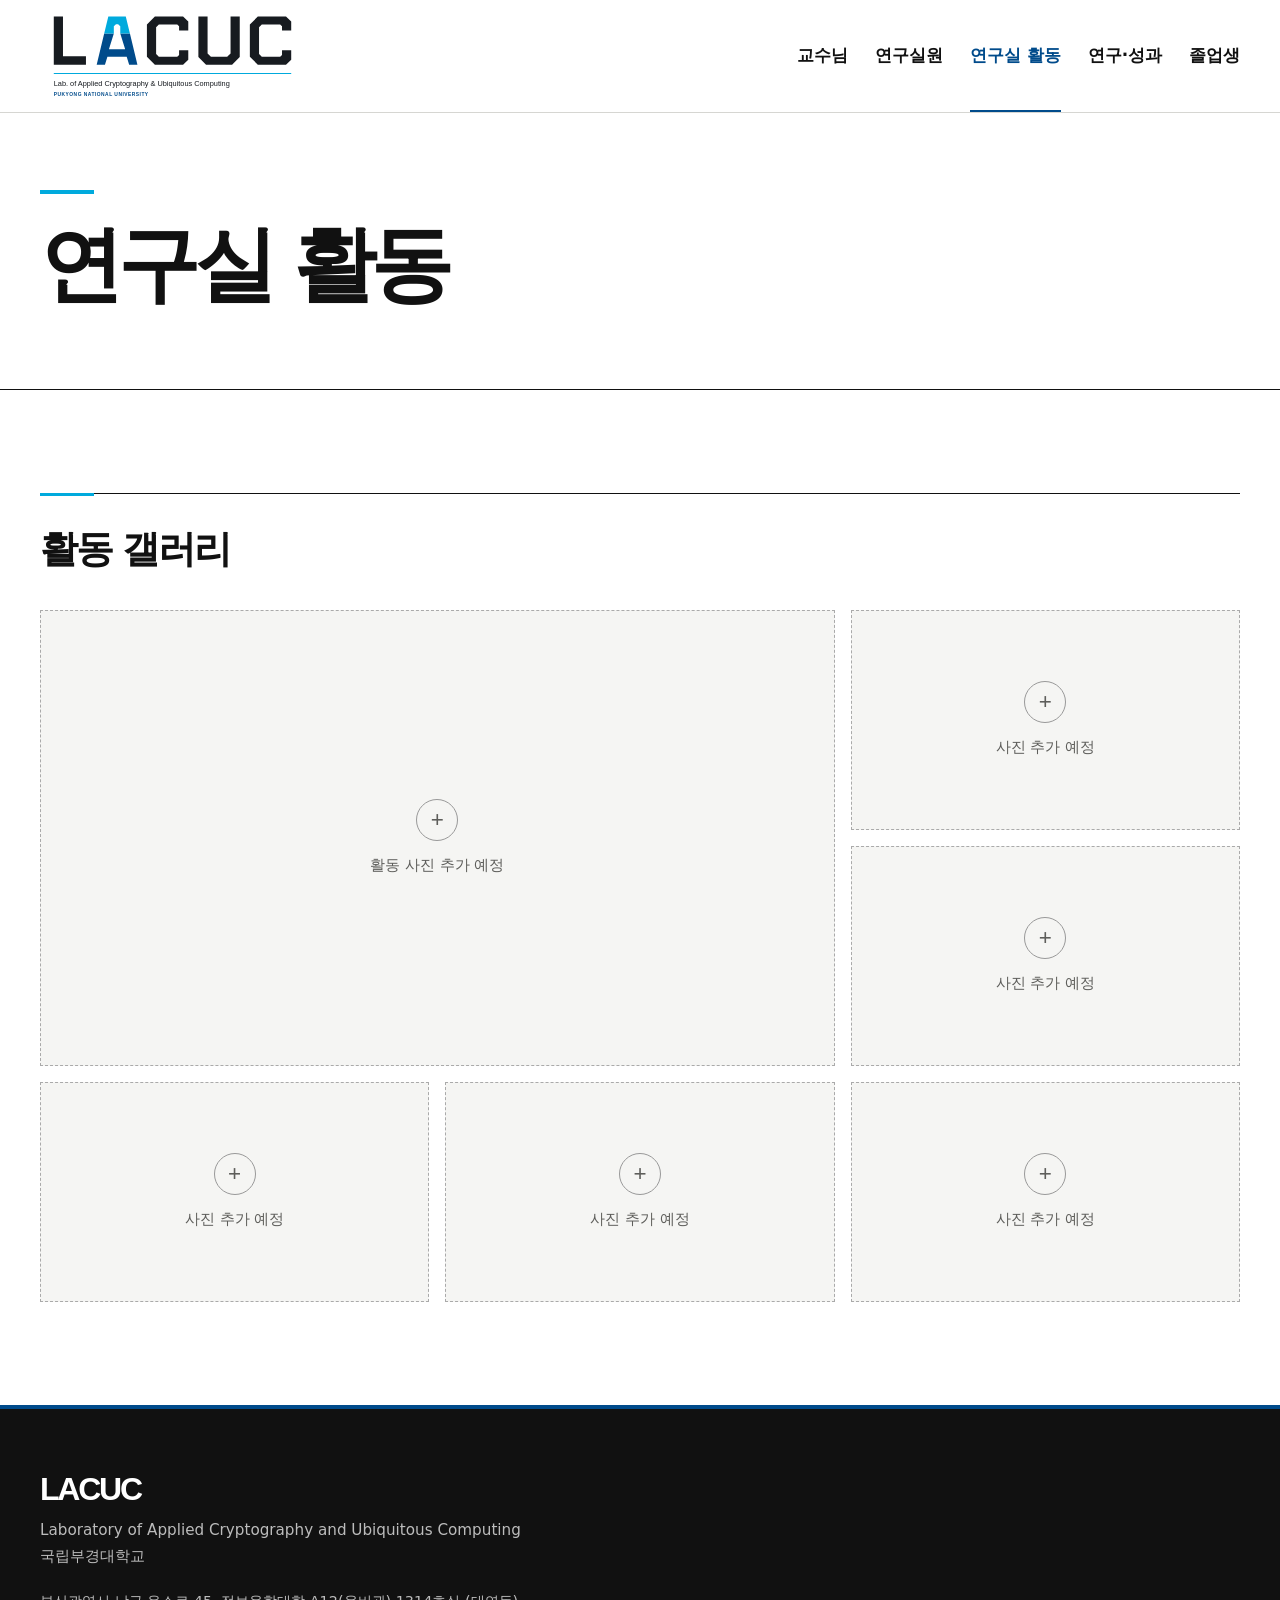
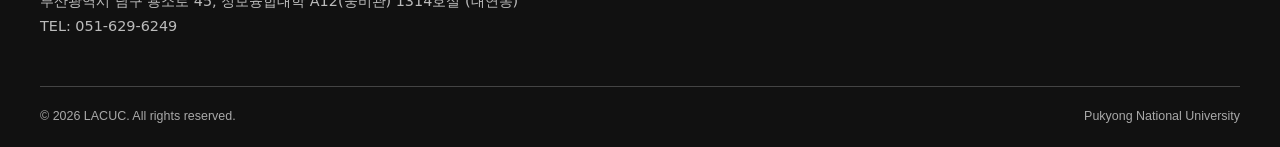
==== commit 67f58d86: "feat(fe): 이메일 복사와 footer 전화 표기 정리" ====
--- a/site/activities.html
+++ b/site/activities.html
@@ -30,6 +30,6 @@
       </div>
     </div></section>
   </main>
-  <footer class="site-footer"><div class="container footer-inner"><div class="footer-brand">LACUC</div><p class="footer-title">Laboratory of Applied Cryptography and Ubiquitous Computing<br>국립부경대학교</p><address class="footer-contact">부산광역시 남구 용소로 45, 정보융합대학 A12(웅비관) 1314호실 (대연동)<br><a href="tel:+82516296249">TEL:051-629-6249</a></address></div><div class="container footer-bottom"><span>© <span data-year>2026</span> LACUC. All rights reserved.</span><span>Pukyong National University</span></div></footer>
+  <footer class="site-footer"><div class="container footer-inner"><div class="footer-brand">LACUC</div><p class="footer-title">Laboratory of Applied Cryptography and Ubiquitous Computing<br>국립부경대학교</p><address class="footer-contact">부산광역시 남구 용소로 45, 정보융합대학 A12(웅비관) 1314호실 (대연동)<br><a href="tel:+82516296249">TEL: 051-629-6249</a></address></div><div class="container footer-bottom"><span>© <span data-year>2026</span> LACUC. All rights reserved.</span><span>Pukyong National University</span></div></footer>
 </body>
 </html>
--- a/site/assets/style.css
+++ b/site/assets/style.css
@@ -109,7 +109,9 @@
 .detail-list div { display: grid; grid-template-columns: 130px 1fr; gap: 1rem; padding-block: 1rem; border-bottom: 1px solid var(--line); }
 .detail-list dt { font-weight: 700; }
 .detail-list dd { margin: 0; color: var(--muted); }
-.detail-list a { color: var(--pknu-navy); text-decoration: underline; text-underline-offset: .2em; }
+.email-copy { padding: 0; border: 0; background: none; color: var(--pknu-navy); font: inherit; text-align: left; text-decoration: underline; text-underline-offset: .2em; overflow-wrap: anywhere; cursor: pointer; }
+.email-copy:disabled { color: var(--muted); text-decoration: none; cursor: default; }
+.copy-feedback:not(:empty) { margin-left: .5rem; color: var(--pknu-navy); font-size: .85em; }
 .timeline { border-top: 1px solid var(--ink); }
 .timeline-item { display: grid; grid-template-columns: 220px 1fr; gap: 2rem; padding-block: 1.3rem; border-bottom: 1px solid var(--line); }
 .timeline-item .date { color: var(--pknu-navy); font-family: Arial, sans-serif; font-weight: 700; letter-spacing: .02em; }
@@ -161,7 +163,7 @@
 .footer-brand { font-family: Arial, sans-serif; font-size: 2rem; font-weight: 800; letter-spacing: -.07em; line-height: 1; }
 .footer-title { margin: .85rem 0 0; color: #bcbcbc; font-size: .95rem; white-space: nowrap; }
 .footer-contact { margin: 1.2rem 0 0; color: #bcbcbc; font-size: .9rem; font-style: normal; }
-.footer-contact a { color: inherit; text-decoration: underline; text-underline-offset: .2em; }
+.footer-contact a { color: inherit; text-decoration: none; }
 .footer-bottom { display: flex; justify-content: space-between; gap: 1rem; padding-block: 1.2rem; border-top: 1px solid #444; color: #a9a9a9; font-family: Arial, sans-serif; font-size: .78rem; }
 
 @media (max-width: 960px) {
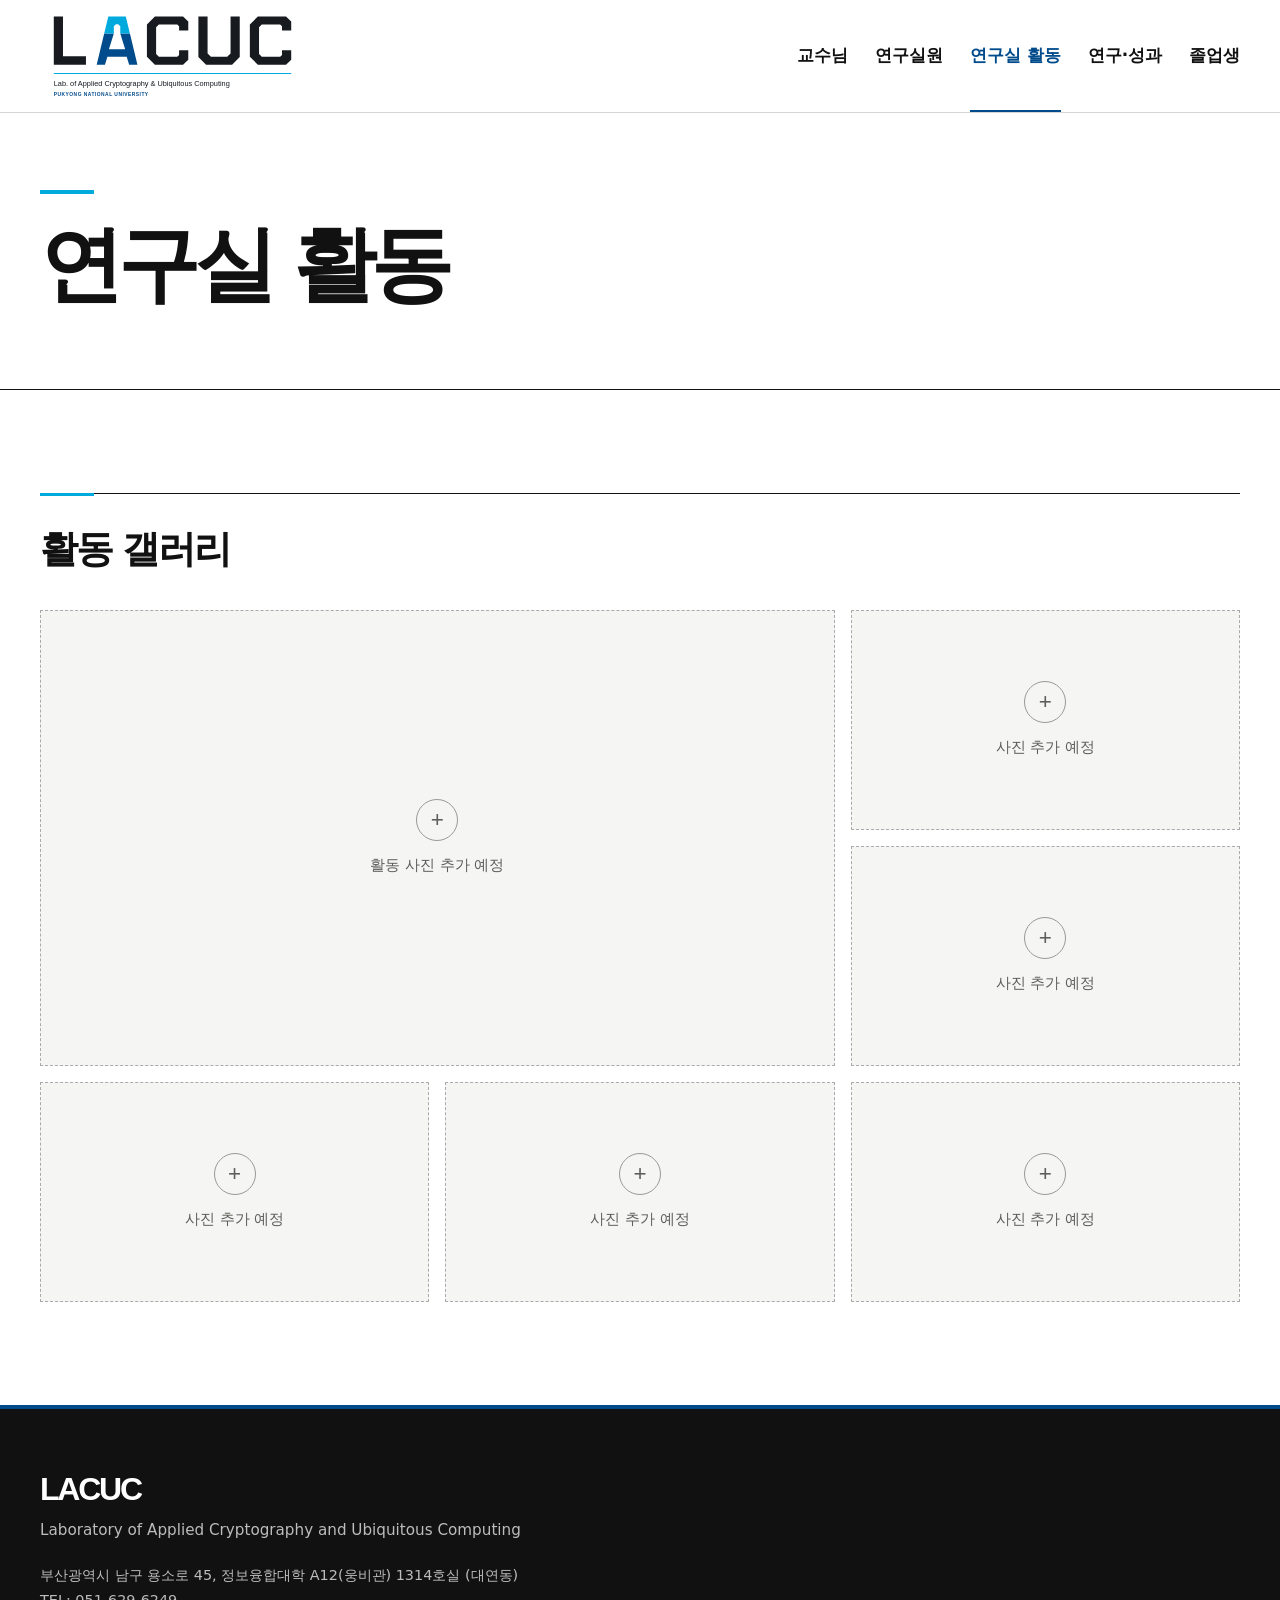
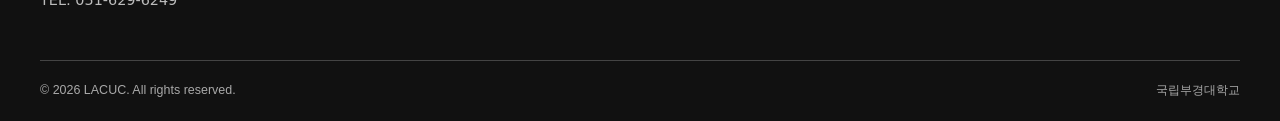
==== commit 274a9382: "feat(fe): footer 학교명 표기 위치 정리" ====
--- a/site/activities.html
+++ b/site/activities.html
@@ -30,6 +30,6 @@
       </div>
     </div></section>
   </main>
-  <footer class="site-footer"><div class="container footer-inner"><div class="footer-brand">LACUC</div><p class="footer-title">Laboratory of Applied Cryptography and Ubiquitous Computing<br>국립부경대학교</p><address class="footer-contact">부산광역시 남구 용소로 45, 정보융합대학 A12(웅비관) 1314호실 (대연동)<br><a href="tel:+82516296249">TEL: 051-629-6249</a></address></div><div class="container footer-bottom"><span>© <span data-year>2026</span> LACUC. All rights reserved.</span><span>Pukyong National University</span></div></footer>
+  <footer class="site-footer"><div class="container footer-inner"><div class="footer-brand">LACUC</div><p class="footer-title">Laboratory of Applied Cryptography and Ubiquitous Computing</p><address class="footer-contact">부산광역시 남구 용소로 45, 정보융합대학 A12(웅비관) 1314호실 (대연동)<br><a href="tel:+82516296249">TEL: 051-629-6249</a></address></div><div class="container footer-bottom"><span>© <span data-year>2026</span> LACUC. All rights reserved.</span><span>국립부경대학교</span></div></footer>
 </body>
 </html>
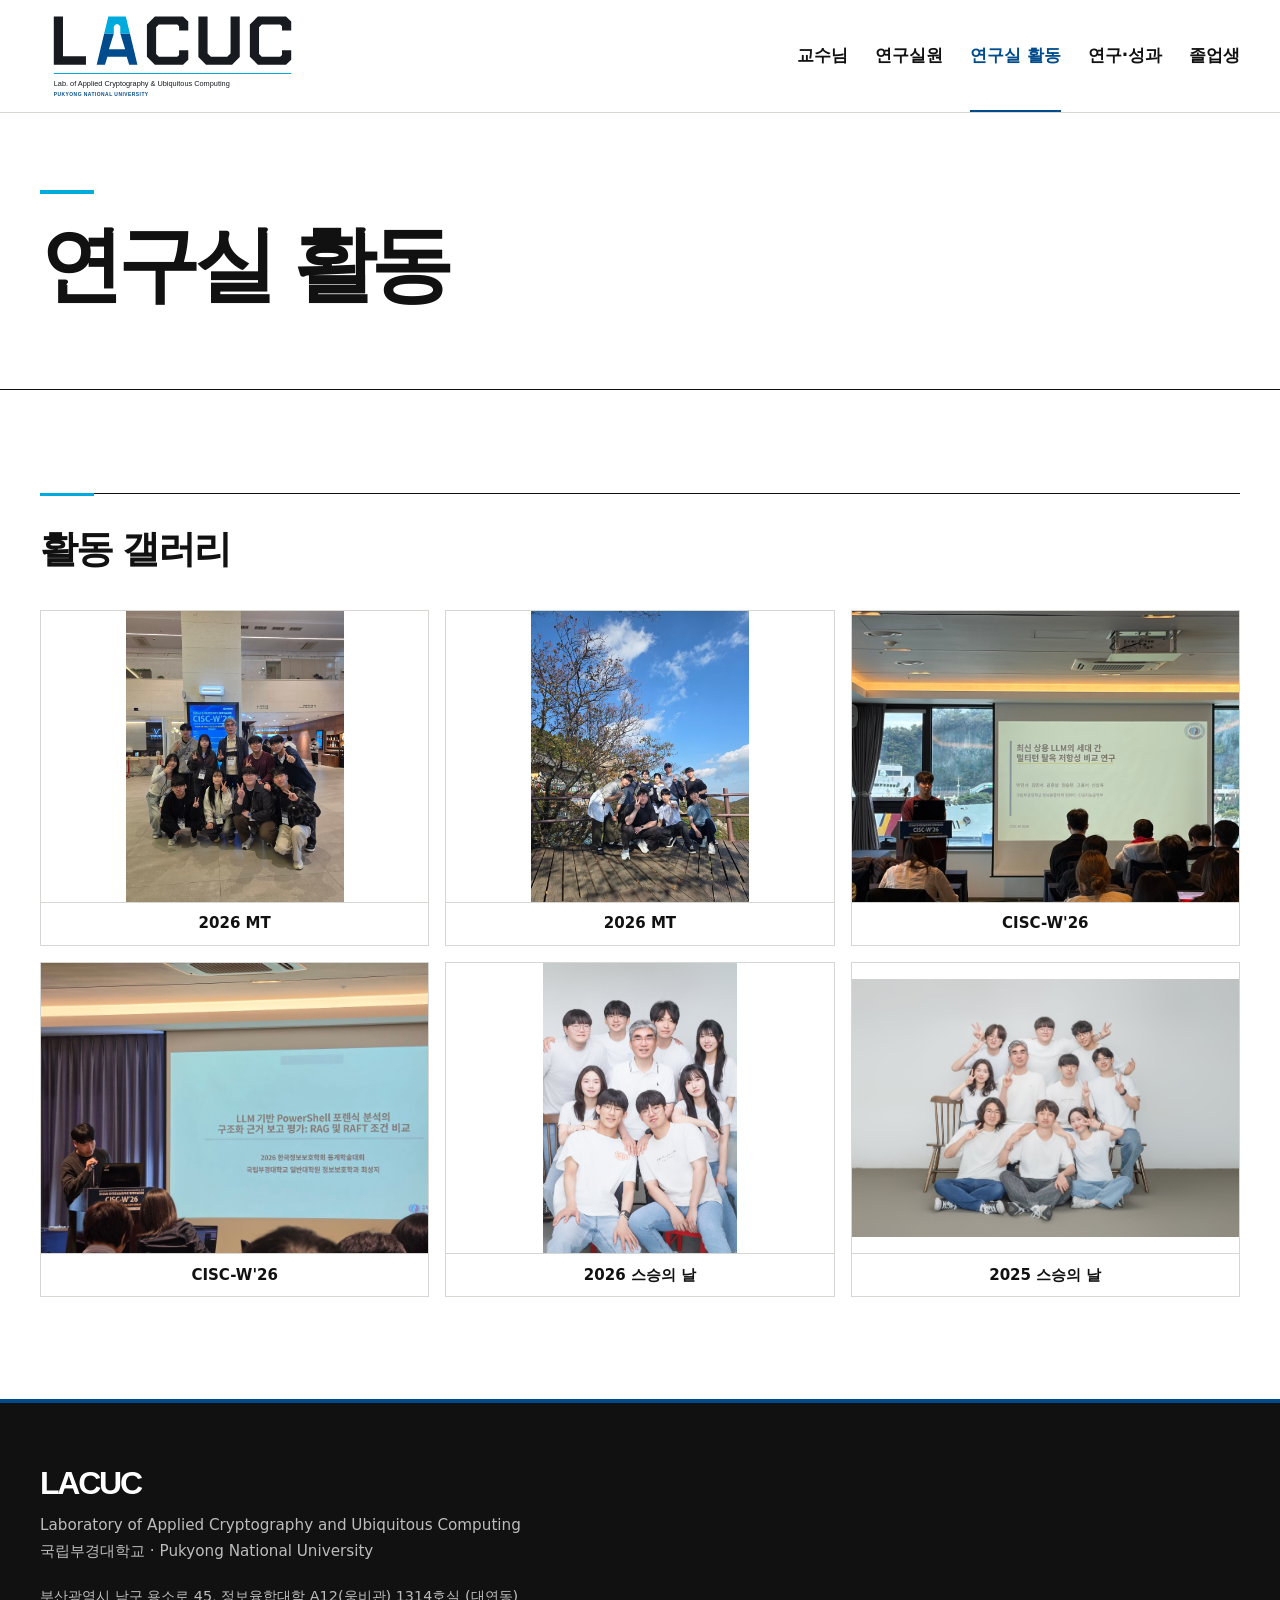
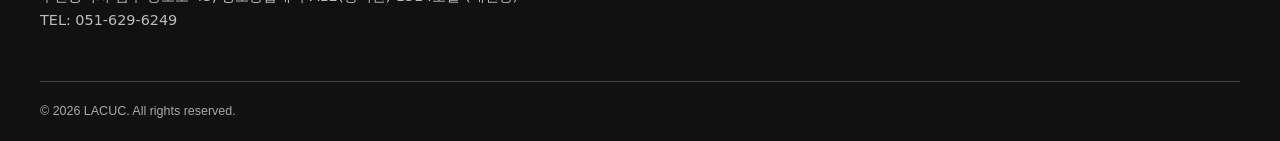
==== commit abf3d2a7: "feat(fe): 연구실원·활동 갤러리와 입실 신청 정보 갱신" ====
--- a/site/activities.html
+++ b/site/activities.html
@@ -3,7 +3,7 @@
 <head>
   <meta charset="utf-8">
   <meta name="viewport" content="width=device-width, initial-scale=1">
-  <meta name="description" content="LACUC 연구실 활동 사진을 소개할 공간입니다.">
+  <meta name="description" content="LACUC 연구실의 활동 갤러리를 소개합니다.">
   <title>연구실 활동 | LACUC</title>
   <link rel="icon" href="assets/brand/09-app-icon.svg" type="image/svg+xml">
   <link rel="stylesheet" href="assets/style.css">
@@ -20,16 +20,16 @@
     <section class="page-hero"><div class="container"><h1>연구실 활동</h1></div></section>
     <section class="section"><div class="container">
       <div class="subsection-head section-divider"><h2>활동 갤러리</h2></div>
-      <div class="gallery-grid" aria-label="연구실 활동 사진 자리표시자">
-        <div class="gallery-slot"><span aria-hidden="true">+</span><p>활동 사진 추가 예정</p></div>
-        <div class="gallery-slot"><span aria-hidden="true">+</span><p>사진 추가 예정</p></div>
-        <div class="gallery-slot"><span aria-hidden="true">+</span><p>사진 추가 예정</p></div>
-        <div class="gallery-slot"><span aria-hidden="true">+</span><p>사진 추가 예정</p></div>
-        <div class="gallery-slot"><span aria-hidden="true">+</span><p>사진 추가 예정</p></div>
-        <div class="gallery-slot"><span aria-hidden="true">+</span><p>사진 추가 예정</p></div>
+      <div class="gallery-grid">
+        <figure class="gallery-card"><img src="assets/gallery/gallery-2026-mt-1.jpg" alt="2026 MT 활동 사진 1" loading="lazy"><figcaption>2026 MT</figcaption></figure>
+        <figure class="gallery-card"><img src="assets/gallery/gallery-2026-mt-2.jpg" alt="2026 MT 활동 사진 2" loading="lazy"><figcaption>2026 MT</figcaption></figure>
+        <figure class="gallery-card"><img src="assets/gallery/gallery-cisc-w-26-1.jpg" alt="CISC-W'26 활동 사진 1" loading="lazy"><figcaption>CISC-W'26</figcaption></figure>
+        <figure class="gallery-card"><img src="assets/gallery/gallery-cisc-w-26-2.jpg" alt="CISC-W'26 활동 사진 2" loading="lazy"><figcaption>CISC-W'26</figcaption></figure>
+        <figure class="gallery-card"><img src="assets/gallery/gallery-2026-teachers-day.jpg" alt="2026 스승의 날 활동 사진" loading="lazy"><figcaption>2026 스승의 날</figcaption></figure>
+        <figure class="gallery-card"><img src="assets/gallery/gallery-2025-teachers-day.jpg" alt="2025 스승의 날 활동 사진" loading="lazy"><figcaption>2025 스승의 날</figcaption></figure>
       </div>
     </div></section>
   </main>
-  <footer class="site-footer"><div class="container footer-inner"><div class="footer-brand">LACUC</div><p class="footer-title">Laboratory of Applied Cryptography and Ubiquitous Computing</p><address class="footer-contact">부산광역시 남구 용소로 45, 정보융합대학 A12(웅비관) 1314호실 (대연동)<br><a href="tel:+82516296249">TEL: 051-629-6249</a></address></div><div class="container footer-bottom"><span>© <span data-year>2026</span> LACUC. All rights reserved.</span><span>국립부경대학교</span></div></footer>
+  <footer class="site-footer"><div class="container footer-inner"><div class="footer-brand">LACUC</div><p class="footer-title">Laboratory of Applied Cryptography and Ubiquitous Computing<br>국립부경대학교 · <span lang="en">Pukyong National University</span></p><address class="footer-contact">부산광역시 남구 용소로 45, 정보융합대학 A12(웅비관) 1314호실 (대연동)<br><a href="tel:+82516296249">TEL: 051-629-6249</a></address></div><div class="container footer-bottom"><span>© <span data-year>2026</span> LACUC. All rights reserved.</span></div></footer>
 </body>
 </html>
--- a/site/assets/style.css
+++ b/site/assets/style.css
@@ -131,19 +131,21 @@
 .member-card > img { width: 100%; height: 100%; min-height: 280px; object-fit: cover; }
 .member-card .card-body { padding: 1.4rem; }
 .member-card h3 { margin: 0 0 .4rem; font-size: 1.1rem; }
+.member-name-row { display: flex; align-items: baseline; gap: .45rem; margin-bottom: .4rem; }
+.member-name-row h3 { margin: 0; white-space: nowrap; }
+.member-card .member-role { white-space: nowrap; }
 .member-card p { margin: 0; color: var(--muted); font-size: .9rem; }
+.member-card .romanized { margin: -.2rem 0 .75rem; font-family: Arial, sans-serif; font-size: .9rem; }
 .member-card dl { margin: 1.2rem 0 0; border-top: 1px solid var(--line); }
-.member-card dl div { display: flex; gap: 1rem; justify-content: space-between; padding-top: .55rem; font-size: .9rem; }
-.member-card dt { font-weight: 700; }
-.member-card dd { min-width: 0; margin: 0; color: var(--muted); overflow-wrap: anywhere; }
+.member-card dl div { display: flex; gap: .65rem; justify-content: space-between; padding-top: .55rem; font-size: .9rem; }
+.member-card dt { flex: none; font-weight: 700; white-space: nowrap; }
+.member-card dd { min-width: 0; margin: 0; color: var(--muted); font-size: .82rem; line-height: 1.5; text-align: right; overflow-wrap: anywhere; }
+.member-interests span { display: block; }
 .member-card dd a { color: var(--pknu-navy); text-decoration: underline; text-underline-offset: .2em; }
-.gallery-grid { display: grid; grid-template-columns: repeat(3, minmax(0, 1fr)); grid-auto-rows: 220px; gap: 1rem; }
-.gallery-slot { display: flex; flex-direction: column; align-items: center; justify-content: center; padding: 1rem; border: 1px dashed #aaa; background: var(--soft); color: var(--muted); text-align: center; }
-.gallery-slot:first-child { grid-column: span 2; grid-row: span 2; }
-.gallery-slot span { display: grid; place-items: center; width: 42px; height: 42px; border: 1px solid #999; border-radius: 50%; font-family: Arial, sans-serif; font-size: 1.4rem; }
-.gallery-slot p { margin: .75rem 0 0; font-size: .93rem; }
-.gallery-slot:has(> img) { padding: 0; border-style: solid; }
-.gallery-slot > img { width: 100%; height: 100%; object-fit: cover; }
+.gallery-grid { display: grid; grid-template-columns: repeat(3, minmax(0, 1fr)); gap: 1rem; }
+.gallery-card { min-width: 0; margin: 0; border: 1px solid var(--line); background: var(--paper); }
+.gallery-card img { display: block; width: 100%; aspect-ratio: 4 / 3; object-fit: contain; background: var(--paper); }
+.gallery-card figcaption { padding: .6rem .9rem; border-top: 1px solid var(--line); background: var(--paper); color: var(--ink); font-size: .94rem; font-weight: 700; line-height: 1.5; text-align: center; }
 
 .field-list { border-top: 1px solid var(--pknu-navy); }
 .field-row { display: flex; align-items: center; gap: 1.5rem; padding-block: 1.7rem; border-bottom: 1px solid var(--line); }
@@ -177,7 +179,7 @@
   .intro-grid, .professor-layout { grid-template-columns: 1fr; }
   .professor-photo { max-width: 410px; }
   .research-grid { grid-template-columns: repeat(2, minmax(0, 1fr)); }
-  .gallery-grid { grid-template-columns: repeat(2, 1fr); }
+  .gallery-grid { grid-template-columns: repeat(2, minmax(0, 1fr)); }
   .alumni-grid { grid-template-columns: repeat(2, 1fr); }
 }
 
@@ -192,19 +194,26 @@
   .hero h1 { font-size: clamp(2.35rem, 9vw, 3.5rem); }
   .section-head, .subsection-head { display: block; }
   .section-head .text-link { margin-top: 1.3rem; }
-  .research-grid, .member-grid, .gallery-grid, .alumni-grid { grid-template-columns: 1fr; }
+  .research-grid, .member-grid, .alumni-grid { grid-template-columns: 1fr; }
+  .gallery-grid { grid-template-columns: 1fr; }
   .research-card { min-height: 145px; padding: 1.5rem; }
   .member-card { grid-template-columns: 38% 1fr; }
   .member-card .photo-placeholder { min-height: 230px; }
   .member-card > img { min-height: 230px; }
-  .gallery-grid { grid-auto-rows: 210px; }
-  .gallery-slot:first-child { grid-column: auto; grid-row: auto; }
+  .member-card dl div { display: block; }
+  .member-card dt { margin-bottom: .1rem; }
   .timeline-item { grid-template-columns: 1fr; gap: .3rem; }
   .footer-bottom { display: block; }
   .footer-title { white-space: normal; }
   .footer-bottom > span { display: block; margin-bottom: .4rem; }
 }
 
+@media (max-width: 480px) {
+  .member-card { grid-template-columns: 35% 1fr; }
+  .member-card .card-body { padding: 1rem; }
+  .member-card .member-interests { font-size: .75rem; letter-spacing: -.01em; }
+}
+
 @media (prefers-reduced-motion: reduce) {
   html { scroll-behavior: auto; }
   *, *::before, *::after { transition-duration: .01ms !important; animation-duration: .01ms !important; }
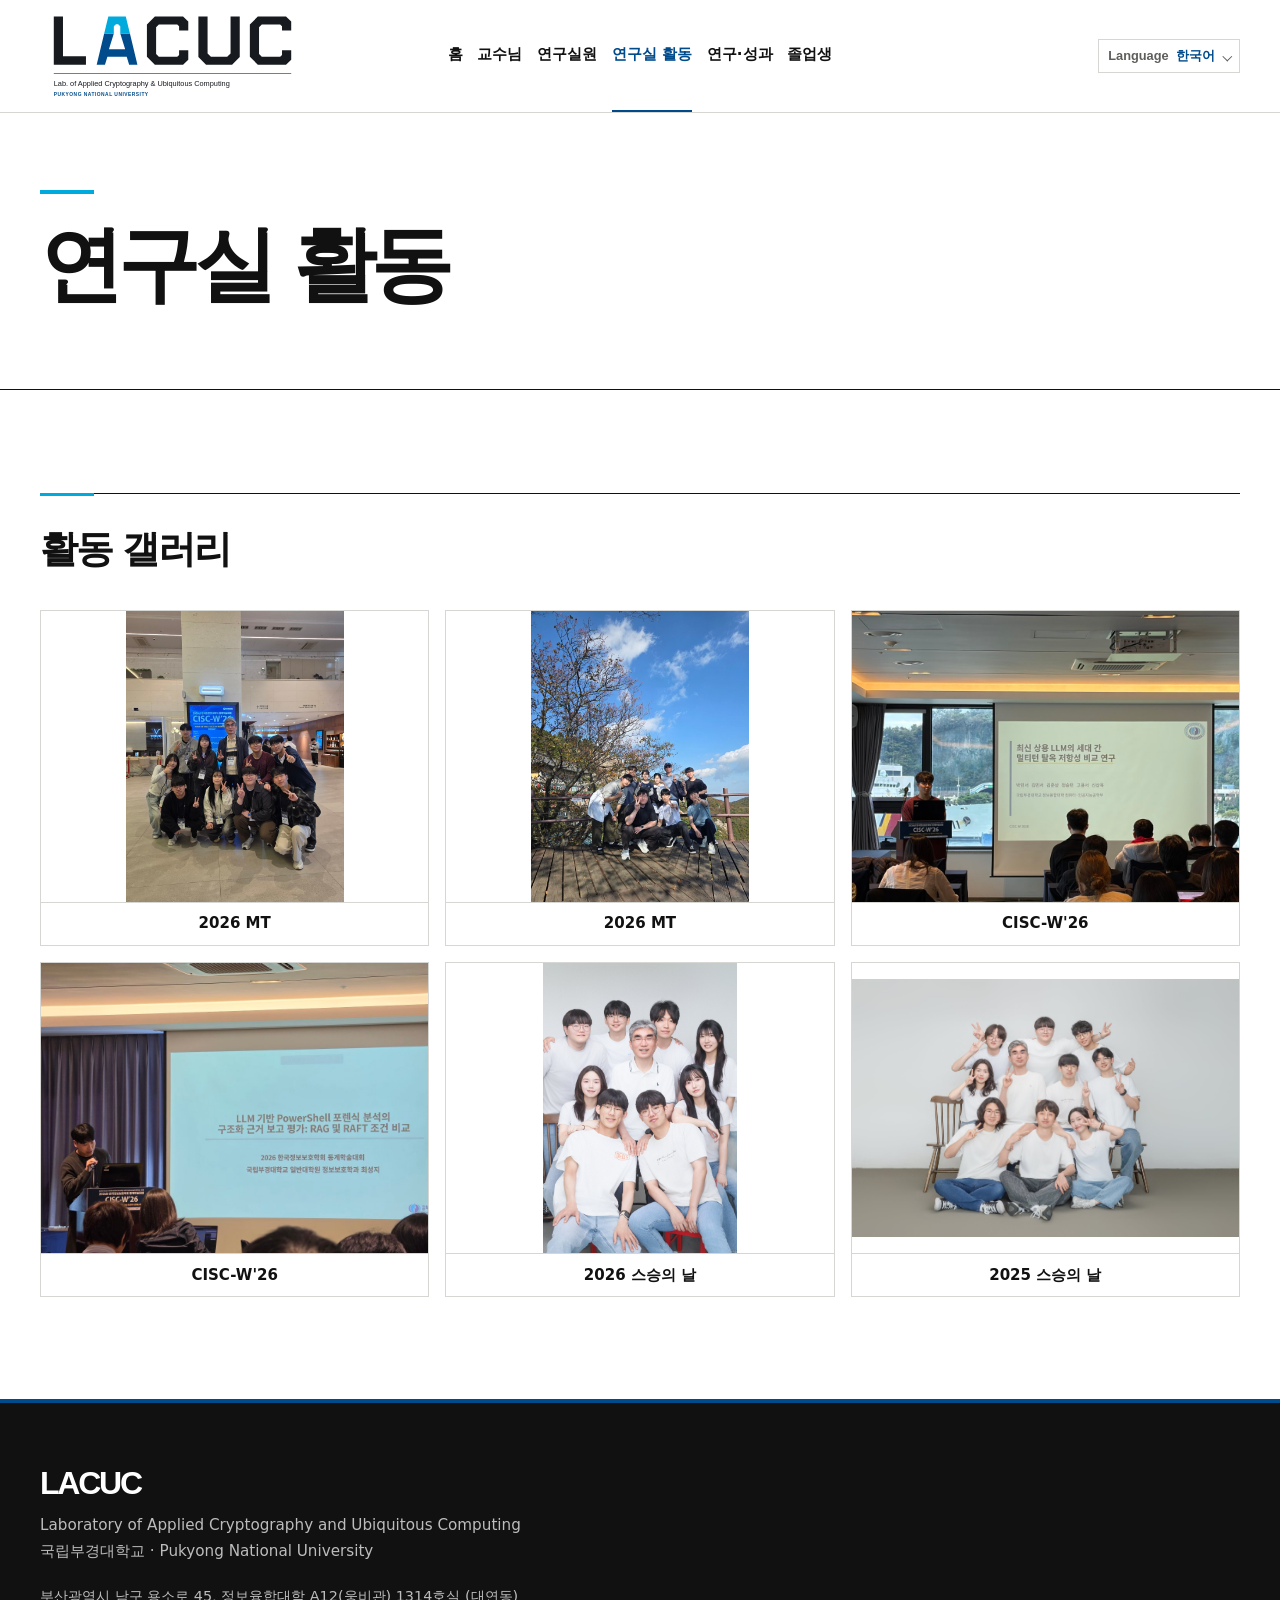
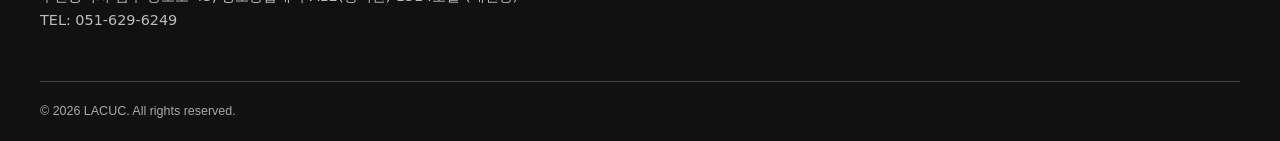
==== commit 287773ec: "feat(fe): 영문 페이지와 연구 분야 시각화 개선 교수 학력의 학과명을 전자계산학과로 정정한다.  연구 분야 제목을 가운데 정렬하고 세 그림을 직관적인 흐름도로 다시 그린다." ====
--- a/site/activities.html
+++ b/site/activities.html
@@ -5,6 +5,21 @@
   <meta name="viewport" content="width=device-width, initial-scale=1">
   <meta name="description" content="LACUC 연구실의 활동 갤러리를 소개합니다.">
   <title>연구실 활동 | LACUC</title>
+  <meta property="og:type" content="website">
+  <meta property="og:locale" content="ko_KR">
+  <meta property="og:site_name" content="LACUC">
+  <meta property="og:title" content="연구실 활동 | LACUC">
+  <meta property="og:description" content="국립부경대학교 LACUC 연구실 홈페이지입니다.">
+  <meta property="og:url" content="https://pknu-lacuc.github.io/activities.html">
+  <meta property="og:image" content="https://pknu-lacuc.github.io/assets/share-preview.png">
+  <meta property="og:image:type" content="image/png">
+  <meta property="og:image:width" content="1200">
+  <meta property="og:image:height" content="630">
+  <meta property="og:image:alt" content="국립부경대학교 LACUC 로고">
+  <meta name="twitter:card" content="summary_large_image">
+  <meta name="twitter:title" content="연구실 활동 | LACUC">
+  <meta name="twitter:description" content="국립부경대학교 LACUC 연구실 홈페이지입니다.">
+  <meta name="twitter:image" content="https://pknu-lacuc.github.io/assets/share-preview.png">
   <link rel="icon" href="assets/brand/09-app-icon.svg" type="image/svg+xml">
   <link rel="stylesheet" href="assets/style.css">
   <script defer src="assets/main.js"></script>
@@ -14,7 +29,8 @@
   <header class="site-header"><div class="container header-inner">
     <a class="brand" href="index.html" aria-label="LACUC 홈으로 이동"><img src="assets/brand/05-signature.svg" alt="" width="265" height="103"></a>
     <button class="menu-toggle" type="button" aria-label="메뉴 열기" aria-controls="site-nav" aria-expanded="false"><span aria-hidden="true"></span></button>
-    <nav class="site-nav" id="site-nav" aria-label="주 메뉴"><a href="professor.html">교수님</a><a href="members.html">연구실원</a><a href="activities.html" aria-current="page">연구실 활동</a><a href="research.html">연구·성과</a><a href="alumni.html">졸업생</a></nav>
+    <nav class="site-nav" id="site-nav" aria-label="주 메뉴"><a href="index.html">홈</a><a href="professor.html">교수님</a><a href="members.html">연구실원</a><a href="activities.html" aria-current="page">연구실 활동</a><a href="research.html">연구·성과</a><a href="alumni.html">졸업생</a></nav>
+      <details class="language-switch"><summary aria-label="Language: 한국어"><span class="language-label">Language</span><strong>한국어</strong></summary><div class="language-options"><a href="activities.html" lang="ko" aria-current="page">한국어</a><a href="en/activities.html" lang="en">English</a></div></details>
   </div></header>
   <main id="main">
     <section class="page-hero"><div class="container"><h1>연구실 활동</h1></div></section>
--- a/site/assets/style.css
+++ b/site/assets/style.css
@@ -44,12 +44,21 @@
 
 .container { width: min(calc(100% - 3rem), var(--max)); margin-inline: auto; }
 .site-header { position: relative; z-index: 20; background: var(--paper); border-bottom: 1px solid var(--line); }
-.header-inner { min-height: 112px; display: flex; align-items: center; justify-content: space-between; gap: 2rem; }
+.header-inner { min-height: 112px; display: grid; grid-template-columns: minmax(0, 1fr) auto minmax(0, 1fr); align-items: center; gap: 1rem; }
 .brand { display: inline-flex; align-items: center; line-height: 1; flex: none; }
 .brand img { width: 265px; height: auto; }
-.site-nav { display: flex; align-items: center; gap: clamp(1rem, 2.1vw, 2.5rem); }
-.site-nav a { display: inline-flex; align-items: center; min-height: 112px; border-bottom: 2px solid transparent; font-size: 1.06rem; font-weight: 600; white-space: nowrap; }
+.site-nav { display: flex; align-items: center; justify-self: center; gap: clamp(.65rem, 1.15vw, 1.25rem); }
+.site-nav a { display: inline-flex; align-items: center; min-height: 112px; border-bottom: 2px solid transparent; font-size: .94rem; font-weight: 600; white-space: nowrap; }
 .site-nav a:hover, .site-nav a[aria-current="page"] { border-bottom-color: var(--pknu-navy); color: var(--pknu-navy); }
+.language-switch { position: relative; justify-self: end; border: 1px solid var(--line); background: var(--paper); color: var(--muted); font-family: Arial, "Noto Sans KR", sans-serif; font-size: .8rem; font-weight: 700; white-space: nowrap; }
+.language-switch summary { display: flex; align-items: center; gap: .45rem; padding: .35rem .55rem; list-style: none; cursor: pointer; }
+.language-switch summary::-webkit-details-marker { display: none; }
+.language-switch summary::after { width: .35rem; height: .35rem; margin-left: .1rem; border-right: 1px solid currentColor; border-bottom: 1px solid currentColor; content: ""; transform: rotate(45deg); }
+.language-switch[open] summary::after { transform: rotate(225deg); }
+.language-switch strong { color: var(--pknu-navy); }
+.language-options { position: absolute; z-index: 30; top: calc(100% + .3rem); right: -1px; min-width: calc(100% + 2px); padding: .2rem; border: 1px solid var(--line); background: var(--paper); box-shadow: 0 12px 24px rgba(0,0,0,.1); }
+.language-options a { display: block; padding: .35rem .55rem; }
+.language-options a:hover, .language-options a[aria-current="page"] { background: #f1f4f6; color: var(--pknu-navy); }
 .menu-toggle { display: none; width: 44px; height: 44px; align-items: center; justify-content: center; border: 1px solid var(--line); background: var(--paper); color: var(--ink); cursor: pointer; }
 .menu-toggle span, .menu-toggle span::before, .menu-toggle span::after { display: block; width: 18px; height: 1.5px; background: currentColor; content: ""; position: relative; }
 .menu-toggle span::before { position: absolute; top: -6px; }
@@ -81,14 +90,15 @@
 .intro-copy { max-width: 700px; font-size: clamp(1.1rem, 1.8vw, 1.35rem); line-height: 1.85; letter-spacing: -.025em; }
 .rule-list { border-top: 1px solid var(--ink); }
 .rule-list .row { display: grid; grid-template-columns: 90px 1fr; gap: 1rem; border-bottom: 1px solid var(--line); padding-block: 1.15rem; }
-.rule-list strong { color: var(--pknu-navy); font-size: .92rem; }
+.rule-list strong { align-self: center; color: var(--pknu-navy); font-size: .92rem; }
 .rule-list span { color: var(--muted); }
-
-.research-grid { display: grid; grid-template-columns: repeat(4, minmax(0, 1fr)); border-top: 1px solid var(--pknu-navy); border-left: 1px solid var(--line); }
-.research-card { min-height: 190px; display: flex; align-items: end; justify-content: space-between; gap: 1rem; padding: 2rem; border-right: 1px solid var(--line); border-bottom: 1px solid var(--line); transition: background .2s, color .2s; }
+.rule-list a { color: var(--pknu-navy); font-size: .94rem; text-decoration: underline; text-underline-offset: .2em; overflow-wrap: anywhere; }
+
+.research-grid { display: grid; grid-template-columns: repeat(3, minmax(0, 1fr)); border-top: 1px solid var(--pknu-navy); border-left: 1px solid var(--line); }
+.research-card { min-height: 110px; display: flex; align-items: baseline; justify-content: space-between; gap: 1rem; padding: 1.25rem 1.5rem; border-right: 1px solid var(--line); border-bottom: 1px solid var(--line); transition: background .2s, color .2s; }
 .research-card:hover { background: #f1f4f6; color: var(--pknu-navy); }
 .research-card h3 { margin: 0; font-size: 1.45rem; line-height: 1.35; letter-spacing: -.045em; }
-.research-card .card-corner { align-self: flex-start; color: var(--pknu-navy); font-size: 1.25rem; line-height: 1; }
+.research-card .card-corner { color: var(--pknu-navy); font-size: 1.25rem; line-height: 1; }
 
 .page-hero { border-bottom: 1px solid var(--ink); }
 .page-hero .container { padding-block: clamp(3.5rem, 6vw, 5.5rem); }
@@ -129,7 +139,7 @@
 .member-card { display: grid; grid-template-columns: 42% 1fr; border: 1px solid var(--line); background: var(--paper); }
 .member-card .photo-placeholder { min-height: 280px; display: grid; place-items: center; background: var(--soft); border-right: 1px dashed var(--line); color: #777; text-align: center; font-size: .9rem; }
 .member-card > img { width: 100%; height: 100%; min-height: 280px; object-fit: cover; }
-.member-card .card-body { padding: 1.4rem; }
+.member-card .card-body { min-width: 0; padding: 1.4rem; }
 .member-card h3 { margin: 0 0 .4rem; font-size: 1.1rem; }
 .member-name-row { display: flex; align-items: baseline; gap: .45rem; margin-bottom: .4rem; }
 .member-name-row h3 { margin: 0; white-space: nowrap; }
@@ -147,10 +157,15 @@
 .gallery-card img { display: block; width: 100%; aspect-ratio: 4 / 3; object-fit: contain; background: var(--paper); }
 .gallery-card figcaption { padding: .6rem .9rem; border-top: 1px solid var(--line); background: var(--paper); color: var(--ink); font-size: .94rem; font-weight: 700; line-height: 1.5; text-align: center; }
 
-.field-list { border-top: 1px solid var(--pknu-navy); }
-.field-row { display: flex; align-items: center; gap: 1.5rem; padding-block: 1.7rem; border-bottom: 1px solid var(--line); }
-.field-row::before { width: 8px; height: 8px; flex: none; background: var(--pknu-cyan); content: ""; }
-.field-row h3 { margin: 0; font-size: clamp(1.25rem, 2vw, 1.65rem); letter-spacing: -.045em; }
+.field-grid { display: grid; grid-template-columns: repeat(3, minmax(0, 1fr)); border-top: 1px solid var(--pknu-navy); border-bottom: 1px solid var(--line); }
+.field-card { min-width: 0; padding: 1.4rem; border-left: 1px solid var(--line); }
+.field-card:last-child { border-right: 1px solid var(--line); }
+.field-figure { margin: 0; border: 1px solid var(--line); background: var(--soft); }
+.field-figure img { width: 100%; height: auto; }
+.field-copy h3 { min-height: 2.8em; margin: 1.4rem 0 1rem; color: var(--pknu-navy); font-size: clamp(1.2rem, 1.7vw, 1.5rem); line-height: 1.4; letter-spacing: -.045em; text-align: center; }
+.field-copy ul { margin: 0; padding-left: 1.2rem; color: var(--muted); font-size: .95rem; line-height: 1.75; }
+.field-copy li + li { margin-top: .8rem; }
+.field-copy li::marker { color: var(--pknu-cyan); }
 .paper-list { border-top: 1px solid var(--ink); }
 .paper-item { display: grid; grid-template-columns: 72px 1fr; gap: 1.5rem; padding-block: 1.4rem; border-bottom: 1px solid var(--line); }
 .paper-year { color: var(--pknu-navy); font-family: Arial, sans-serif; font-weight: 800; }
@@ -168,38 +183,52 @@
 .footer-contact a { color: inherit; text-decoration: none; }
 .footer-bottom { display: flex; justify-content: space-between; gap: 1rem; padding-block: 1.2rem; border-top: 1px solid #444; color: #a9a9a9; font-family: Arial, sans-serif; font-size: .78rem; }
 
-@media (max-width: 960px) {
-  .header-inner { min-height: 84px; }
+@media (max-width: 1200px) {
   .brand img { width: 205px; }
-  .menu-toggle { display: inline-flex; }
-  .site-nav { display: none; position: absolute; top: 84px; left: 0; right: 0; padding: .5rem 1.5rem 1.4rem; background: var(--paper); border-bottom: 1px solid var(--ink); box-shadow: 0 18px 25px rgba(0,0,0,.06); }
+}
+
+@media (max-width: 1090px) {
+  .header-inner { min-height: 84px; grid-template-columns: minmax(0, 1fr) auto auto; gap: .75rem; }
+  .language-switch { grid-column: 2; grid-row: 1; }
+  .menu-toggle { display: inline-flex; grid-column: 3; grid-row: 1; }
+  .site-nav { display: none; position: absolute; top: 84px; left: 0; right: 0; width: 100%; justify-self: stretch; padding: .5rem 1.5rem 1.4rem; background: var(--paper); border-bottom: 1px solid var(--ink); box-shadow: 0 18px 25px rgba(0,0,0,.06); }
   .site-nav.open { display: grid; gap: 0; }
   .site-nav a { min-height: 52px; border-bottom: 1px solid var(--line); }
   .site-nav a[aria-current="page"] { border-bottom-color: var(--ink); }
   .intro-grid, .professor-layout { grid-template-columns: 1fr; }
   .professor-photo { max-width: 410px; }
-  .research-grid { grid-template-columns: repeat(2, minmax(0, 1fr)); }
   .gallery-grid { grid-template-columns: repeat(2, minmax(0, 1fr)); }
   .alumni-grid { grid-template-columns: repeat(2, 1fr); }
 }
 
 @media (max-width: 800px) {
   .member-grid { grid-template-columns: 1fr; }
+  .research-grid { grid-template-columns: 1fr; }
+  .field-grid { grid-template-columns: 1fr; }
+  .field-card { border-right: 1px solid var(--line); border-bottom: 1px solid var(--line); }
+  .field-card:last-child { border-bottom: 0; }
+  .field-figure { max-width: 640px; }
+  .field-copy h3 { min-height: 0; }
 }
 
 @media (max-width: 640px) {
   .container { width: min(calc(100% - 2rem), var(--max)); }
-  .brand img { width: 180px; }
+  .brand img { width: clamp(140px, 38vw, 180px); }
+  .language-switch .language-label { display: none; }
   .hero-inner { padding-block: 6rem 5rem; }
   .hero h1 { font-size: clamp(2.35rem, 9vw, 3.5rem); }
+  html[lang="en"] .hero-inner { padding-block: 4.5rem 4rem; }
+  html[lang="en"] .hero h1 { font-size: clamp(1.95rem, 8vw, 2.8rem); letter-spacing: -.055em; }
   .section-head, .subsection-head { display: block; }
   .section-head .text-link { margin-top: 1.3rem; }
   .research-grid, .member-grid, .alumni-grid { grid-template-columns: 1fr; }
   .gallery-grid { grid-template-columns: 1fr; }
-  .research-card { min-height: 145px; padding: 1.5rem; }
+  .research-card { min-height: 0; padding: 1.1rem 1.25rem; }
   .member-card { grid-template-columns: 38% 1fr; }
   .member-card .photo-placeholder { min-height: 230px; }
   .member-card > img { min-height: 230px; }
+  html[lang="en"] .member-name-row { display: block; }
+  html[lang="en"] .member-card .member-role { white-space: normal; }
   .member-card dl div { display: block; }
   .member-card dt { margin-bottom: .1rem; }
   .timeline-item { grid-template-columns: 1fr; gap: .3rem; }
@@ -209,6 +238,8 @@
 }
 
 @media (max-width: 480px) {
+  .header-inner { gap: .4rem; }
+  .language-switch summary { padding: .25rem .3rem; }
   .member-card { grid-template-columns: 35% 1fr; }
   .member-card .card-body { padding: 1rem; }
   .member-card .member-interests { font-size: .75rem; letter-spacing: -.01em; }
